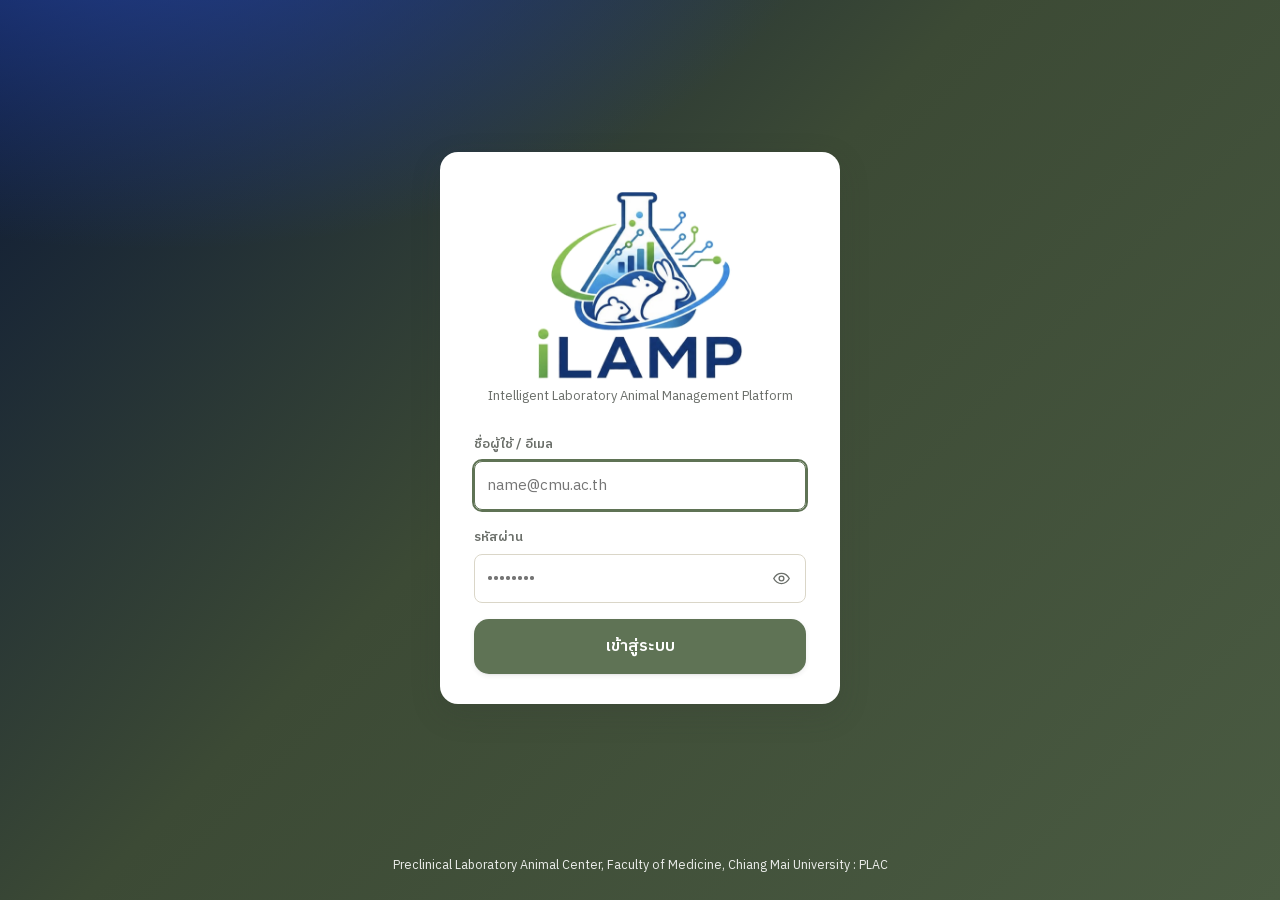
==== index.html @ 9316037c "The real logo, on the login screen and in every top-left corner Replaces the mouse emoji in the app " ====
<!DOCTYPE html>
<html lang="th">
<head>
  <meta charset="UTF-8">
  <!-- viewport-fit=cover เพื่อให้เต็มจอบนเครื่องที่มีติ่ง/มุมโค้งตอนหมุนแนวนอน
       ไม่ปิด user-scalable — ผู้ใช้ต้องซูมอ่านตัวเลขเล็กได้ -->
  <meta name="viewport" content="width=device-width, initial-scale=1.0, viewport-fit=cover">
  <title>iLAMP — Intelligent Laboratory Animal Management Platform</title>

  <!-- PWA: ติดตั้งลงหน้าจอโฮมแล้วเปิดเต็มจอ ไม่มีแถบเบราว์เซอร์
       ไม่ล็อกแนวการหมุน — ผู้ใช้ถือแบบไหนก็ได้ แต่แนวนอนจะเห็นผังกรงได้มากกว่า -->
  <link rel="manifest" href="manifest.webmanifest?v=192">
  <meta name="theme-color" content="#5F7355">
  <link rel="icon" href="icons/icon-192.png" sizes="192x192" type="image/png">
  <!-- iOS ไม่อ่านไอคอนจาก manifest -->
  <link rel="apple-touch-icon" href="icons/apple-touch-icon.png">
  <meta name="apple-mobile-web-app-capable" content="yes">
  <meta name="apple-mobile-web-app-status-bar-style" content="default">
  <meta name="apple-mobile-web-app-title" content="iLAMP">
  <!-- font is embedded (base64) — no external request, works offline -->
  <link rel="stylesheet" href="css/fonts.css?v=192">
  <link rel="stylesheet" href="css/styles.css?v=192">
</head>
<body>
  <div id="root"></div>
  <script src="js/data.js?v=192"></script>
  <script src="js/app.js?v=192"></script>
  <script>
    // ลงทะเบียน service worker — ต้องเป็น https หรือ localhost เท่านั้น
    // ล้มเหลวก็ไม่เป็นไร แอปทำงานได้ตามปกติ แค่ไม่มีโหมดออฟไลน์
    if ('serviceWorker' in navigator) {
      window.addEventListener('load', () => {
        navigator.serviceWorker.register('sw.js').catch(() => {});
      });
    }
  </script>
</body>
</html>
---- css/fonts.css ----
/* ============================================================
 * iLAMP — embedded webfont: IBM Plex Sans Thai
 *
 * Loopless Thai (ไม่มีหัว) with a matching Latin, so the Thai UI and the
 * English terms on the CMU forms sit on the same baseline and weight.
 *
 * Self-contained on purpose: the font is inlined as base64 so the app makes
 * NO request to Google Fonts and renders identically offline. Regenerate with
 * the scratchpad script if a weight is ever added — do not hand-edit the blobs.
 *
 * Weights: 400 / 500 / 600 / 700  (700 is the heaviest this family ships;
 * styles.css must not ask for 800/900 or the browser fakes a synthetic bold.)
 * Subsets: latin + thai only.
 * SIL Open Font License 1.1 — free to embed and redistribute.
 * ============================================================ */

/* thai 400 */
@font-face {
  font-family: "IBM Plex Sans Thai";
  font-style: normal;
  font-weight: 400;
  font-display: swap;
  src: url([data-uri]) format("woff2");
  unicode-range: U+02D7, U+0303, U+0331, U+0E01-0E5B, U+200C-200D, U+25CC;
}

/* latin 400 */
@font-face {
  font-family: "IBM Plex Sans Thai";
  font-style: normal;
  font-weight: 400;
  font-display: swap;
  src: url([data-uri]) format("woff2");
  unicode-range: U+0000-00FF, U+0131, U+0152-0153, U+02BB-02BC, U+02C6, U+02DA, U+02DC, U+0304, U+0308, U+0329, U+2000-206F, U+20AC, U+2122, U+2191, U+2193, U+2212, U+2215, U+FEFF, U+FFFD;
}

/* thai 500 */
@font-face {
  font-family: "IBM Plex Sans Thai";
  font-style: normal;
  font-weight: 500;
  font-display: swap;
  src: url([data-uri]) format("woff2");
  unicode-range: U+02D7, U+0303, U+0331, U+0E01-0E5B, U+200C-200D, U+25CC;
}

/* latin 500 */
@font-face {
  font-family: "IBM Plex Sans Thai";
  font-style: normal;
  font-weight: 500;
  font-display: swap;
  src: url([data-uri]) format("woff2");
  unicode-range: U+0000-00FF, U+0131, U+0152-0153, U+02BB-02BC, U+02C6, U+02DA, U+02DC, U+0304, U+0308, U+0329, U+2000-206F, U+20AC, U+2122, U+2191, U+2193, U+2212, U+2215, U+FEFF, U+FFFD;
}

/* thai 600 */
@font-face {
  font-family: "IBM Plex Sans Thai";
  font-style: normal;
  font-weight: 600;
  font-display: swap;
  src: url([data-uri]) format("woff2");
  unicode-range: U+02D7, U+0303, U+0331, U+0E01-0E5B, U+200C-200D, U+25CC;
}

/* latin 600 */
@font-face {
  font-family: "IBM Plex Sans Thai";
  font-style: normal;
  font-weight: 600;
  font-display: swap;
  src: url([data-uri]) format("woff2");
  unicode-range: U+0000-00FF, U+0131, U+0152-0153, U+02BB-02BC, U+02C6, U+02DA, U+02DC, U+0304, U+0308, U+0329, U+2000-206F, U+20AC, U+2122, U+2191, U+2193, U+2212, U+2215, U+FEFF, U+FFFD;
}

/* thai 700 */
@font-face {
  font-family: "IBM Plex Sans Thai";
  font-style: normal;
  font-weight: 700;
  font-display: swap;
  src: url([data-uri]) format("woff2");
  unicode-range: U+02D7, U+0303, U+0331, U+0E01-0E5B, U+200C-200D, U+25CC;
}

/* latin 700 */
@font-face {
  font-family: "IBM Plex Sans Thai";
  font-style: normal;
  font-weight: 700;
  font-display: swap;
  src: url([data-uri]) format("woff2");
  unicode-range: U+0000-00FF, U+0131, U+0152-0153, U+02BB-02BC, U+02C6, U+02DA, U+02DC, U+0304, U+0308, U+0329, U+2000-206F, U+20AC, U+2122, U+2191, U+2193, U+2212, U+2215, U+FEFF, U+FFFD;
}
---- css/styles.css ----
/* ============================================================
 * Mouse Lab Management System — Prototype v0.1  (styles)
 * ============================================================ */

:root {
  /* ---------- ชุดสี A — Sage & Sand (earth tone) ----------
     สัดส่วนที่ตั้งใจไว้ 65 : 27 : 8 = Warm Ivory : Sage Green : Terracotta
     ค่าที่ระบุใน palette ใช้ตรง ๆ ได้กับพื้นหลัง เส้นขอบ และตัวอักษร
     แต่สีที่ต้องแบกตัวหนังสือต้องเข้มขึ้น — ดูหมายเหตุคอนทราสต์ด้านล่าง */
  --bg: #F4F0E6;            /* Warm Ivory  — พื้นหลังหลัก (65%) */
  --surface: #FFFFFF;       /*             — พื้นการ์ด */
  --surface-2: #ECE7DA;     /* Soft Beige  — พื้นรอง หัวตาราง แถบสรุป */
  --border: #DAD6C8;        /* Light Taupe */
  --text: #343A34;          /* Dark Earth  — 11.9:1 บนพื้นหลัก */
  --text-muted: #6B6F6A;    /* Stone Gray  — 4.5:1 บนพื้นหลัก */

  /* Sage Green (27%) — สีแบรนด์
     #87997A ตาม palette ได้คอนทราสต์กับพื้นขาวแค่ 3.0:1 ซึ่งไม่พอทั้งกับตัวอักษร
     และกับตัวหนังสือขาวบนปุ่มพื้นทึบ · --primary ในระบบนี้ถูกใช้เป็นสีตัวอักษร 68 จุด
     และเป็นพื้น 23 จุด จึงต้องใช้เฉดเข้มขึ้นให้ผ่านทั้งสองทาง (4.9:1) */
  --primary: #5F7355;
  --primary-dark: #4A5B42;
  --primary-soft: #E7EBE1;

  /* สีบอกสถานะ — เฉดใน palette ออกแบบมาสำหรับป้ายและจุดสี ไม่ใช่ตัวอักษร 11–12px
     ที่ระบบนี้ใช้เยอะ จึงเก็บเฉดสีไว้แต่ลดความสว่างลงให้อ่านออก */
  --green: #4F7D51;         /* จาก Success   #6FA871 */
  --green-soft: #E4EDE2;
  --red: #A85A3E;           /* จาก Terracotta/Error #B9674C · #D46A4A — สีเน้น (8%) */
  --red-soft: #F6E5DE;
  --amber: #7D6416;         /* จาก Warning   #D9B44A */
  --amber-soft: #F7EFD6;
  --shadow: 0 1px 3px rgba(52, 58, 52, .08), 0 1px 2px rgba(52, 58, 52, .06);
  --shadow-lg: 0 10px 30px rgba(52, 58, 52, .18);
  --radius: 12px;
  --radius-sm: 8px;
  /* buttons: solid, borderless, softly rounded and slightly raised */
  --radius-btn: 13px;
  --shadow-btn: 0 1px 1px rgba(52, 58, 52, .04), 0 2px 5px rgba(52, 58, 52, .09);
  --shadow-btn-h: 0 2px 3px rgba(52, 58, 52, .06), 0 6px 14px rgba(52, 58, 52, .15);
  --shadow-btn-a: 0 1px 2px rgba(52, 58, 52, .10);
}

* { box-sizing: border-box; margin: 0; padding: 0; }

html, body {
  height: 100%;
  font-family: "IBM Plex Sans Thai", "Noto Sans Thai", -apple-system, "Segoe UI", sans-serif;
  color: var(--text);
  background: var(--bg);
  -webkit-font-smoothing: antialiased;
}

button { font-family: inherit; cursor: pointer; }
input, select { font-family: inherit; }
.hidden { display: none !important; }

/* ---------- generic buttons ----------
   House style: solid fill, NO border, soft rounded corners, slightly raised.
   Every button-like control in the app follows this (see .btn-face below). */
.btn {
  display: inline-flex; align-items: center; gap: 8px;
  padding: 10px 18px; border-radius: var(--radius-btn);
  border: 0; background: var(--surface);
  color: var(--text); font-size: 14px; font-weight: 600;
  box-shadow: var(--shadow-btn);
  transition: transform .15s, box-shadow .15s, background .15s, filter .15s;
}
.btn:hover { background: var(--surface); transform: translateY(-1px); box-shadow: var(--shadow-btn-h); }
.btn:active { transform: translateY(0); box-shadow: var(--shadow-btn-a); }
.btn-primary { background: var(--primary); color: #fff; }
.btn-primary:hover { background: var(--primary-dark); }
.btn-green { background: var(--green); color: #fff; }
.btn-green:hover { filter: brightness(1.05); }
.btn-danger { background: var(--red); color: #fff; }
.btn-danger:hover { filter: brightness(1.05); }
/* ghost = flat until touched, for low-emphasis top-bar actions */
.btn-ghost { background: transparent; box-shadow: none; }
.btn-ghost:hover { background: var(--surface); box-shadow: var(--shadow-btn); }
.btn-lg { padding: 14px 26px; font-size: 16px; border-radius: 15px; }
.btn-block { width: 100%; justify-content: center; }
.btn:disabled { opacity: .45; cursor: not-allowed; box-shadow: none; transform: none; }
.btn:disabled:hover { transform: none; box-shadow: none; }

/* ============================================================
 * LOGIN
 * ============================================================ */
#view-login {
  min-height: 100vh; min-height: 100dvh;
  display: flex; flex-direction: column;
  background:
    radial-gradient(1100px 620px at 12% -15%, #24429a 0%, transparent 62%),
    linear-gradient(135deg, #0b1836 0%, #3C4A35 45%, #4A5B42 100%);
}
.login-main { flex: 1; display: grid; place-items: center; width: 100%; padding: 32px 20px; }
.login-card {
  width: 100%; max-width: 400px; background: var(--surface);
  border-radius: 18px; padding: 40px 34px 30px; box-shadow: var(--shadow-lg);
  text-align: center;
}
/* h1 ของหน้าเข้าสู่ระบบคือตัวโลโก้ — คงหัวข้อระดับ 1 ไว้เพื่อโครงสร้างหน้า
   ส่วนคำว่า iLAMP อ่านได้จาก alt ของรูป */
.login-sys { margin: 0 0 2px; line-height: 0; }
.login-logo { width: min(210px, 62%); height: auto; }
.login-sysfull { font-size: 13px; color: var(--text-muted); margin: 6px 0 26px; line-height: 1.5; }
.login-card .field { text-align: left; }
.login-card .field input { min-height: 48px; }
.input-wrap { position: relative; display: block; }
.input-wrap input { padding-right: 52px; }
.pw-toggle {
  position: absolute; right: 3px; top: 50%; transform: translateY(-50%);
  width: 44px; height: 44px; display: grid; place-items: center;
  border: 0; background: transparent; color: var(--text-muted); border-radius: 10px;
  transition: background .15s, color .15s;
}
.pw-toggle svg { width: 19px; height: 19px; }
.pw-toggle:hover { background: var(--surface-2); color: var(--text); }
/* darker than --amber: 12px text needs 4.5:1 on white (#d97706 is only 3.2:1) */
.caps-hint { display: flex; gap: 6px; align-items: center; font-size: 12px; color: #b45309; margin-top: 7px; }
.caps-hint svg { flex: none; width: 15px; height: 15px; }
.login-error {
  display: flex; gap: 8px; align-items: center; font-size: 13px; line-height: 1.45;
  color: #b91c1c; background: var(--red-soft); border-radius: 10px;
  padding: 10px 12px; margin: 0 0 16px; text-align: left;   /* the card centres its text */
}
.login-error svg { flex: none; width: 17px; height: 17px; }
.field.invalid input { border-color: var(--red); }
.field.invalid input:focus { outline-color: var(--red); }
/* keyboard focus is always visible on this screen */
.login-card .btn:focus-visible,
.pw-toggle:focus-visible { outline: 2px solid var(--primary); outline-offset: 2px; }
.btn .spin {
  width: 15px; height: 15px; border-radius: 50%; flex: none;
  border: 2px solid rgba(255, 255, 255, .35); border-top-color: #fff;
  animation: spin .6s linear infinite;
}
@keyframes spin { to { transform: rotate(360deg); } }

.login-owner {
  color: rgba(255, 255, 255, .9); font-size: 12.5px; text-align: center;
  line-height: 1.6; padding: 0 20px 24px; max-width: 620px; margin: 0 auto;
}

@media (max-width: 480px) {
  .login-card { padding: 32px 22px 26px; }
}
/* One switch for the whole app: a user who asks the OS for reduced motion gets none.
   The only exception is the button spinner — it is the "the system is working"
   signal during a save, so it keeps turning (just slower). */
@media (prefers-reduced-motion: reduce) {
  *, *::before, *::after {
    animation-duration: .01ms !important;
    animation-iteration-count: 1 !important;
    transition-duration: .01ms !important;
    scroll-behavior: auto !important;
  }
  .btn .spin { animation-duration: 1.4s !important; animation-iteration-count: infinite !important; }
}
.field { margin-bottom: 16px; }
.field label { display: block; font-size: 13px; font-weight: 600; margin-bottom: 6px; color: var(--text-muted); }
.field input, .field select, .field textarea {
  width: 100%; padding: 11px 12px; border: 1px solid var(--border);
  border-radius: var(--radius-sm); font-size: 15px; background: var(--surface);
  font-family: inherit; resize: vertical;
}
.field input:focus, .field select:focus, .field textarea:focus { outline: 2px solid var(--primary); border-color: var(--primary); }

/* choice buttons (death dialog) */
.choice-row { display: flex; gap: 8px; flex-wrap: wrap; }
.choice {
  flex: 1; min-width: 120px; padding: 12px 14px; border: 1.5px solid var(--border);
  border-radius: var(--radius-sm); background: var(--surface); font-size: 14px; font-weight: 600;
  color: var(--text); text-align: center; transition: .12s;
}
.choice:hover { background: var(--surface-2); }
.choice.sel { border-color: var(--primary); background: var(--primary-soft); color: var(--primary-dark); }
.login-hint { font-size: 12px; color: var(--text-muted); text-align: center; margin-top: 18px; line-height: 1.6; }

/* ============================================================
 * APP SHELL / HEADER
 * ============================================================ */
#app-shell { min-height: 100%; display: flex; flex-direction: column; }
.appbar {
  display: flex; align-items: center; gap: 16px;
  padding: 0 22px; height: 60px; background: var(--surface);
  border-bottom: 1px solid var(--border); position: sticky; top: 0; z-index: 20;
}
.appbar .brand { display: flex; align-items: center; gap: 8px; font-weight: 700; font-size: 16px; white-space: nowrap; }
/* ความสูงคุมไว้ ปล่อยความกว้างตามสัดส่วนภาพ — โลโก้กว้างกว่าสูงราว 1.4 เท่า */
.appbar .brand-logo { height: 30px; width: auto; display: block; }
.appbar .brand-name { letter-spacing: -.01em; }
.appbar .spacer { flex: 1; }
/* top-level tabs: โครงการ / ครุภัณฑ์ (only those the position may see) */
.main-tabs { display: flex; align-items: center; gap: 6px; margin-left: 14px; }
.main-tab {
  padding: 12px 22px; border-radius: 9px; border: 0;
  background: transparent; color: var(--text-muted);
  font-size: 15.5px; font-weight: 700; white-space: nowrap; cursor: pointer;
  transition: transform .15s, box-shadow .15s, background .15s, color .15s;
}
.main-tab:hover { background: var(--surface); color: var(--text); box-shadow: var(--shadow-btn); transform: translateY(-1px); }
.main-tab.on { background: var(--primary); color: #fff; box-shadow: var(--shadow-btn); }
.main-tab.on:hover { background: var(--primary-dark); color: #fff; }
.main-tabs + .crumbs { padding-left: 12px; margin-left: 4px; border-left: 1px solid var(--border); }
.main-tabs:empty + .crumbs { padding-left: 0; margin-left: 0; border-left: 0; }

.crumbs { display: flex; align-items: center; gap: 8px; font-size: 14px; color: var(--text-muted); }
.crumbs a { color: var(--primary); text-decoration: none; cursor: pointer; font-weight: 600; }
.crumbs a:hover { text-decoration: underline; }
.crumbs .sep { opacity: .5; }

.role-badge {
  padding: 4px 10px; border-radius: 999px; font-size: 12px; font-weight: 700;
  background: var(--primary-soft); color: var(--primary-dark);
}

/* top-bar user menu */
.user-menu { position: relative; }
.user-btn {
  display: flex; align-items: center; gap: 8px; padding: 5px 12px 5px 5px;
  border: 0; border-radius: 999px; background: var(--surface); cursor: pointer;
  box-shadow: var(--shadow-btn); transition: transform .15s, box-shadow .15s;
}
.user-btn:hover { transform: translateY(-1px); box-shadow: var(--shadow-btn-h); }
.user-btn:active { transform: translateY(0); box-shadow: var(--shadow-btn-a); }
.avatar {
  width: 30px; height: 30px; border-radius: 50%; flex: none;
  display: grid; place-items: center; font-weight: 700; font-size: 14px;
  background: var(--primary); color: #fff; text-transform: uppercase;
}
.avatar.lg { width: 40px; height: 40px; font-size: 18px; }
.user-meta { display: flex; flex-direction: column; line-height: 1.2; text-align: left; }
.user-meta .u-name { font-size: 13px; font-weight: 700; color: var(--text); }
.user-meta .u-sys { font-size: 11px; color: var(--text-muted); }
.user-btn .caret { font-size: 11px; color: var(--text-muted); }
.user-dropdown {
  display: none; position: absolute; top: calc(100% + 8px); right: 0; z-index: 50;
  min-width: 240px; background: var(--surface); border: 1px solid var(--border);
  border-radius: var(--radius); box-shadow: var(--shadow-lg); padding: 6px; overflow: hidden;
}
.user-dropdown.open { display: block; }
.ud-head { display: flex; align-items: center; gap: 10px; padding: 12px; border-bottom: 1px solid var(--border); margin-bottom: 6px; }
.ud-head .u-name { font-size: 14px; font-weight: 700; }
.ud-head .u-sys { font-size: 12px; color: var(--text-muted); }
.ud-head .u-proj { font-size: 12px; color: var(--text-muted); margin-top: 2px; }
.ud-item {
  display: block; width: 100%; text-align: left; padding: 10px 12px; border: none; background: transparent;
  border-radius: var(--radius-sm); font-size: 14px; font-weight: 600; color: var(--text); cursor: pointer;
}
.ud-item:hover { background: var(--surface-2); }
.ud-item.danger { color: var(--red); }
.ud-item.danger:hover { background: var(--red-soft); }

/* floating demo identity switcher (bottom-right) */
.demo-fab { position: fixed; right: 18px; bottom: 18px; z-index: 45; display: flex; flex-direction: column; align-items: flex-end; gap: 10px; }
.demo-toggle {
  display: inline-flex; align-items: center; gap: 6px; padding: 10px 16px; border: none; cursor: pointer;
  border-radius: 999px; background: var(--text); color: #fff; font-size: 13px; font-weight: 700;
  box-shadow: var(--shadow-lg);
}
.demo-body {
  display: none; background: var(--surface); border: 1px solid var(--border); border-radius: var(--radius);
  box-shadow: var(--shadow-lg); padding: 14px; width: 260px;
}
.demo-fab.open .demo-body { display: block; }
.demo-fab.open .demo-toggle-txt { display: none; }
.demo-label { font-size: 12px; font-weight: 700; color: var(--text); margin-bottom: 8px; }
.demo-body select { width: 100%; padding: 9px 10px; border: 1px solid var(--border); border-radius: var(--radius-sm); font-size: 13px; font-weight: 600; }
.demo-hint { font-size: 11px; color: var(--text-muted); margin-top: 8px; line-height: 1.5; }

.page { padding: 24px; max-width: 1200px; margin: 0 auto; width: 100%; }
.page.wide { max-width: none; }
.page-head { display: flex; align-items: flex-end; justify-content: space-between; gap: 16px; margin-bottom: 20px; flex-wrap: wrap; }
.page-head h2 { font-size: 22px; display: flex; align-items: center; gap: 10px; }
.count-chip {
  font-size: 12px; font-weight: 600; color: var(--text-muted);
  background: var(--surface); border: 1px solid var(--border);
  border-radius: 999px; padding: 2px 10px;
}
.page-head .desc { color: var(--text-muted); font-size: 14px; margin-top: 4px; max-width: 640px; }
/* physical location line (ห้อง · แร็ค · ชั้น · กรง) — current status, not identity */
.desc.loc, .sub.loc { font-size: 13px; font-weight: 600; color: var(--primary); margin-top: 3px; }
.sub.loc { font-size: 12.5px; }


/* ============================================================
 * PROJECT LIST
 * ============================================================ */
/* Every tile is the SAME size: the eyebrow, title and description all have a fixed
   height, so the grid is a clean matrix regardless of name/description length.
   Details and actions live in the popup, so nothing can grow a card. */
.project-grid { display: grid; grid-template-columns: repeat(auto-fill, minmax(320px, 1fr)); gap: 16px; }
.project-card {
  background: var(--surface); border: 1px solid var(--border); border-radius: var(--radius);
  padding: 16px 18px 18px; box-shadow: var(--shadow); cursor: pointer; transition: .15s;
  display: flex; flex-direction: column; gap: 10px;
}
.project-card:hover { transform: translateY(-2px); box-shadow: var(--shadow-lg); border-color: #CFC9B8; }
/* closed = muted surface, NOT opacity — dimming the whole card drops the body text below AA */
.project-card.closed { background: var(--surface-2); }
.project-card.closed h3 { color: var(--text-muted); }
/* fixed heights (not min-): a long name or description is clamped, never taller.
   The title is one line — reserving two left a half-empty gap on every card; the
   full name is in the tooltip and in the popup. */
.project-card h3 {
  font-size: 17px; line-height: 1.35;
  white-space: nowrap; overflow: hidden; text-overflow: ellipsis;
}
.project-card .p-desc {
  font-size: 13px; color: var(--text-muted); line-height: 1.5; margin: -2px 0 0; height: 39px;
  display: -webkit-box; -webkit-line-clamp: 2; -webkit-box-orient: vertical; overflow: hidden;
}
/* one line, fixed height — wrapping this row was the one thing that could still make
   a card taller than its neighbours (a wider mouse/cage count pushed the role chip down) */
.project-meta {
  display: flex; align-items: center; gap: 11px; flex-wrap: nowrap; overflow: hidden;
  font-size: 12px; color: var(--text-muted);
  margin-top: auto; padding-top: 12px; border-top: 1px solid var(--border);
}
/* the icon is its own element so `gap` can space it — a literal space inside the
   text node renders far too tight next to Thai glyphs */
.pm-i { display: inline-flex; align-items: center; gap: 5px; white-space: nowrap; }
.pm-i i { font-style: normal; font-size: 13px; line-height: 1; }
.pill { padding: 3px 10px; border-radius: 999px; font-size: 12px; font-weight: 700; white-space: nowrap; }
.pill.active { background: var(--green-soft); color: var(--green); }
.pill.closed { background: #DAD6C8; color: var(--text-muted); }
.pill.waiting { background: #fef9c3; color: #a16207; }
.pill.aec { background: var(--primary-soft); color: var(--primary-dark); }
.pill.rejected { background: var(--red-soft); color: var(--red); }
.pill.built { background: var(--amber-soft); color: var(--amber); }

/* create pipeline: 3-step progress + request form pieces */
.create-flow { display: flex; align-items: center; gap: 8px; flex-wrap: wrap; margin-bottom: 20px; }
.cf-step { font-size: 13px; font-weight: 700; color: var(--text-muted); background: var(--surface); padding: 8px 15px; border-radius: 999px; box-shadow: var(--shadow-btn); white-space: nowrap; }
.cf-step.on { background: var(--primary); color: #fff; box-shadow: 0 2px 8px rgba(30, 58, 138, .28); }
.cf-step.done { background: var(--green-soft); color: var(--green); }
.cf-arrow { color: #CFC9B8; font-weight: 700; }
.req-star { color: var(--red); }
/* a quiet clarifier that rides along with a field label */
.lbl-hint { font-weight: 500; color: var(--text-muted); }
/* …or sits under the control it explains */
.field-hint { display: block; font-size: 11.5px; color: var(--text-muted); margin-top: 5px; line-height: 1.45; }
.req-recap {
  display: flex; align-items: center; gap: 8px; flex-wrap: wrap;
  background: var(--primary-soft); border: 1px solid #d5def6; border-radius: var(--radius);
  padding: 12px 16px; margin-bottom: 16px; font-size: 14px; color: var(--primary-dark);
}
.req-recap b { color: var(--primary-dark); }
/* running total under a repeatable list — reads as a status line, not body text */
.req-sum { font-size: 13px; color: var(--text-muted); margin-top: 10px; padding-left: 2px; }
.req-sum.ok { color: var(--green); }
.req-sum.warn { color: #b45309; font-weight: 600; }
.g-mice { width: 74px; padding: 9px 8px; border: 1px solid var(--border); border-radius: var(--radius-sm); font-size: 14px; text-align: center; }
.req-file { display: flex; align-items: center; gap: 12px; padding: 10px 0; border-bottom: 1px solid var(--border); }
.req-file:last-of-type { border-bottom: 0; }
.rf-info { display: flex; flex-direction: column; gap: 1px; flex: 1; }
.rf-slot { display: flex; align-items: center; gap: 8px; }
.rf-name { font-size: 13px; font-weight: 600; }
.rf-pick { cursor: pointer; }
.rf-thumb { width: 60px; height: 60px; object-fit: cover; border-radius: var(--radius-sm); box-shadow: var(--shadow-btn); flex: none; }
.req-file.has-thumb { align-items: center; }
/* diagram preview inside the review popup */
.pi-diagram { display: block; margin: 4px 0 2px; }
.pi-diagram img { max-width: 100%; max-height: 260px; border-radius: var(--radius); box-shadow: var(--shadow); display: block; }
.pi-diagram.empty { font-size: 13px; color: var(--text-muted); background: var(--surface-2); border-radius: var(--radius); padding: 20px; text-align: center; }
.req-person { display: flex; align-items: center; gap: 8px; margin-bottom: 8px; flex-wrap: wrap; }
.req-person select, .req-person input { padding: 9px 10px; border: 1px solid var(--border); border-radius: var(--radius-sm); font-size: 14px; }
.req-person .rp-user, .req-person .bs-user { flex: 1; min-width: 180px; }
.req-person .rp-name { flex: 1; min-width: 160px; }
.req-person.has-new { flex-direction: column; align-items: stretch; background: var(--surface-2); border-radius: var(--radius-sm); padding: 10px; }
.rp-row { display: flex; align-items: center; gap: 8px; flex-wrap: wrap; }
.rp-row .rp-user { flex: 1; min-width: 180px; }
.rp-new { margin-top: 8px; }
.rp-new-hd { font-size: 12px; color: var(--text-muted); margin-bottom: 6px; }
.rp-new-grid { display: grid; grid-template-columns: 1fr 1fr 1.4fr; gap: 8px; }
.rp-new-grid input { padding: 9px 10px; border: 1px solid var(--border); border-radius: var(--radius-sm); font-size: 14px; }
/* AV build — requested team + new-account password rows */
.bp-req { padding: 9px 2px; border-bottom: 1px solid var(--border); }
.bp-req:last-child { border-bottom: 0; }
.bp-req.new { display: flex; align-items: center; gap: 12px; flex-wrap: wrap; }
.bp-req-main { flex: 1; }
.bp-req-pw .bp-pw { padding: 9px 10px; border: 1px solid var(--amber); border-radius: var(--radius-sm); font-size: 14px; min-width: 200px; }
@media (max-width: 560px) { .rp-new-grid { grid-template-columns: 1fr; } }

/* approval states on the card */
.project-card.rejected { border-color: #fca5a5; background: #fef7f7; }
.project-card.rejected:hover { border-color: #f87171; }
.project-card.waiting { border-color: #fde68a; }

/* card eyebrow: status pill + my role, on their own row so the title gets the full width */
.pc-top { display: flex; align-items: center; gap: 8px; height: 24px; }
.pc-top .pill { min-width: 0; overflow: hidden; text-overflow: ellipsis; }
.pc-top .role-tag { margin-left: auto; flex: none; }
.card-open:hover h3 { color: var(--primary); }
/* text "+" instead of the ➕ emoji: emoji keep their own colour and vanish on a
   navy button, a glyph inherits the button's text colour */
.ico-plus { font-size: 17px; font-weight: 700; line-height: 1; margin-right: -2px; }

.btn-sm { padding: 6px 12px; font-size: 13px; border-radius: 10px; }
.btn.danger { color: var(--red); }
.btn.danger:hover { background: var(--red-soft); }

/* project-info modal */
.reject-banner { background: var(--red-soft); border: 1px solid #fca5a5; border-radius: 10px; padding: 11px 13px; font-size: 14px; color: #b91c1c; margin-bottom: 14px; }
.pi-name { font-size: 18px; margin: 0 0 4px; }
.pi-descread { color: var(--text-muted); font-size: 14px; margin: 0 0 8px; }
.pi-grid { display: grid; grid-template-columns: 1fr 1fr; gap: 8px 18px; font-size: 14px; margin: 10px 0 4px; }
.pi-k { color: var(--text-muted); font-weight: 600; margin-right: 6px; }
.pi-grp { display: flex; align-items: center; gap: 8px; font-size: 14px; padding: 3px 0; }
.pi-grp .sw { width: 12px; height: 12px; border-radius: 3px; flex: none; }
.pi-mem { font-size: 14px; padding: 3px 0; }
.pi-docs { display: flex; flex-direction: column; gap: 6px; }
.pi-doc { display: flex; justify-content: space-between; align-items: center; gap: 10px; font-size: 13.5px; padding: 7px 10px; border: 1px solid var(--border); border-radius: 8px; background: var(--surface-2); }

/* ============================================================
 * CREATE PROJECT
 * ============================================================ */
.btn-sm { padding: 5px 10px; font-size: 13px; }
.create-wrap { max-width: 980px; margin: 0 auto; display: flex; flex-direction: column; gap: 16px; }
.create-grid { display: grid; grid-template-columns: 1fr 1fr; gap: 16px; align-items: stretch; }
.create-col { display: flex; flex-direction: column; gap: 16px; }
.create-col > .form-card { flex: 1; }
@media (max-width: 800px) { .create-grid { grid-template-columns: 1fr; } }
.form-card { background: var(--surface); border: 1px solid var(--border); border-radius: var(--radius); padding: 20px 22px; box-shadow: var(--shadow); }
/* card title reads as a section header: full-width rule under it, actions on the right */
.form-card-title {
  display: flex; align-items: center; gap: 9px; font-size: 15px; font-weight: 700;
  margin: -2px 0 14px; padding-bottom: 12px; border-bottom: 1px solid var(--border);
}
.form-card-title .btn-sm { margin-top: -3px; margin-bottom: -3px; }
/* the note that follows a title gets a little air before the controls start */
.form-card-title + .empty-note { margin-bottom: 14px; line-height: 1.55; }
.two-col { display: grid; grid-template-columns: 1fr 1fr; gap: 14px; }
.preview-label { display: block; font-size: 13px; font-weight: 600; color: var(--text-muted); margin: 6px 0 8px; }

/* group rows */
.group-item { border: 1px solid var(--border); border-radius: var(--radius-sm); padding: 10px 12px; margin-bottom: 8px; background: var(--surface-2); transition: border-color .15s, background .15s; }
.group-item:hover { border-color: #CFC9B8; background: var(--surface); }
.group-row { display: flex; align-items: center; gap: 10px; }
.group-row .g-color { width: 38px; height: 38px; padding: 2px; border: 1px solid var(--border); border-radius: var(--radius-sm); background: var(--surface); cursor: pointer; flex: none; }
.group-row .g-name { flex: 1; min-width: 0; padding: 9px 11px; border: 1px solid var(--border); border-radius: var(--radius-sm); font-size: 14px; font-family: inherit; background: var(--surface); }
.group-row .g-mice { width: 96px; flex: none; text-align: center; padding: 9px 8px; border: 1px solid var(--border); border-radius: var(--radius-sm); font-size: 14px; font-weight: 600; font-family: inherit; background: var(--surface); }
.group-row .g-name:focus, .group-row .g-mice:focus { outline: 2px solid var(--primary); border-color: var(--primary); }
.group-row .g-ctrl { display: inline-flex; align-items: center; gap: 5px; font-size: 13px; font-weight: 600; color: var(--text-muted); white-space: nowrap; cursor: pointer; }
.group-row .g-del:disabled { opacity: .3; cursor: not-allowed; }

.cpv-total { text-align: right; font-size: 13px; font-weight: 700; color: var(--text-muted); margin-top: 8px; }

/* ---- protocol header: two-column field grid + sub-headings inside one card ---- */
.fgrid { display: grid; grid-template-columns: 1fr 1fr; gap: 2px 18px; }
.fgrid .span2 { grid-column: 1 / -1; }
/* ชื่อโครงการ keeps the width it needs; Lot No rides along beside it */
.fgrid .name-lot { display: grid; grid-template-columns: 3fr 1fr; gap: 0 18px; }
@media (max-width: 640px) {
  .fgrid { grid-template-columns: 1fr; }
  .fgrid .name-lot { grid-template-columns: 1fr; }
}
/* sub-heading inside a card — a labelled rule, so one long card still reads as sections */
.fc-sub {
  display: flex; align-items: center; gap: 8px;
  font-size: 12px; font-weight: 700; color: var(--text-muted);
  letter-spacing: .04em; text-transform: uppercase;
  margin: 20px 0 10px; padding-top: 16px; border-top: 1px solid var(--border);
}
.fc-sub .btn-sm { margin: -4px 0; text-transform: none; letter-spacing: 0; }
.form-card > textarea {
  width: 100%; padding: 10px 12px; border: 1px solid var(--border); border-radius: var(--radius-sm);
  font-size: 14px; font-family: inherit; line-height: 1.55; background: var(--surface); resize: vertical;
}
.form-card > textarea:focus { outline: 2px solid var(--primary); border-color: var(--primary); }
.fc-layer {
  font-size: 11px; font-weight: 700; color: var(--primary-dark);
  background: var(--primary-soft); border-radius: 999px; padding: 2px 9px;
}
.range-row { display: flex; align-items: center; gap: 8px; }
.range-row input { width: 100px; padding: 11px 12px; border: 1px solid var(--border); border-radius: var(--radius-sm); font-size: 15px; font-family: inherit; }
.range-row input:focus { outline: 2px solid var(--primary); border-color: var(--primary); }
.range-row .rr-dash { color: var(--text-muted); font-weight: 700; }
.range-row .rr-unit { font-size: 13px; color: var(--text-muted); }

/* Sex = a count per sex; a sex left blank simply isn't used in the study */
.sexcount-row { display: flex; gap: 12px; flex-wrap: wrap; }
.sc-item {
  flex: 1; min-width: 190px; display: flex; align-items: center; gap: 10px;
  padding: 8px 12px 8px 14px; border: 1px solid var(--border); border-radius: var(--radius-sm);
  background: var(--surface-2);
}
.sc-item label { flex: 1; font-size: 13px; font-weight: 600; margin: 0; white-space: nowrap; }
.sc-item.m { border-color: #bfdbfe; background: #f5f9ff; }
.sc-item.f { border-color: #fbcfe8; background: #fdf6fa; }
.sc-item.m label { color: #4A5B42; }
.sc-item.f label { color: #be185d; }
.sc-item input {
  width: 92px; flex: none; text-align: center; padding: 9px 8px;
  border: 1px solid var(--border); border-radius: var(--radius-sm);
  font-size: 16px; font-weight: 700; font-family: inherit; background: var(--surface);
}
.sc-item input:focus { outline: 2px solid var(--primary); border-color: var(--primary); }

/* Total No of Animals — a readout, never typed into */
.total-readout {
  display: flex; align-items: baseline; gap: 12px;
  padding: 12px 16px; border-radius: var(--radius-sm);
  background: var(--surface-2); border: 1px dashed var(--border);
  font-size: 15px; color: var(--text-muted);
}
.total-readout.ok { background: var(--green-soft); border-style: solid; border-color: #bbf7d0; }
.total-readout b { font-size: 24px; font-weight: 700; color: var(--green); line-height: 1; }
.total-readout .tr-break { font-size: 13px; color: #15803d; }
.total-readout .tr-empty { font-size: 13px; font-style: italic; }

/* Lot rows: เลขล็อต · วันที่ · จำนวน */
.pi-descread.warn { background: var(--amber-soft); color: #7c4a03; border-radius: 8px; padding: 10px 12px; }

/* ---- แผนการใช้สัตว์ทดลอง: dated activity rows (date chip · detail · delete) ---- */
.plan-item {
  display: flex; align-items: flex-start; gap: 10px; margin-bottom: 8px;
  padding: 8px 10px; border: 1px solid var(--border); border-radius: var(--radius-sm);
  background: var(--surface-2); transition: border-color .15s, background .15s;
}
.plan-item:hover { border-color: #CFC9B8; background: var(--surface); }
/* the chip opens the app's own Thai calendar (see .thcal) — the value it holds is ISO */
.date-chip {
  width: 100%; min-height: 44px; text-align: left;
  display: flex; align-items: center; gap: 8px;
  padding: 10px 12px; border: 1px solid var(--border); border-radius: var(--radius-sm);
  background: var(--surface-2); cursor: pointer; font-family: inherit;
  transition: border-color .15s, background .15s;
}
.date-chip:hover { background: var(--surface); border-color: #CFC9B8; }
.date-chip:focus-visible { border-color: var(--primary); outline: 2px solid var(--primary); outline-offset: 1px; }
.date-chip .pd-ico { font-size: 14px; line-height: 1; flex: none; }
.date-chip .pd-text { font-size: 14px; font-weight: 600; color: var(--text); white-space: nowrap; overflow: hidden; text-overflow: ellipsis; }
.date-chip .pd-text.empty { font-weight: 500; color: var(--text-muted); }
.plan-item .date-chip { flex: none; width: 190px; }
.plan-item .plan-detail {
  flex: 1; min-width: 0; padding: 10px 12px; border: 1px solid var(--border);
  border-radius: var(--radius-sm); font-size: 14px; background: var(--surface);
  font-family: inherit; line-height: 1.5; resize: vertical;
}
.plan-item .plan-detail:focus { outline: 2px solid var(--primary); border-color: var(--primary); }
.plan-item .plan-del { flex: none; margin-top: 4px; }
.plan-item .date-chip { background: var(--surface); }
@media (max-width: 640px) {
  .plan-item { flex-wrap: wrap; }
  .plan-date { width: auto; flex: 1; }
  .plan-item .plan-detail { flex: 1 0 100%; order: 3; }
}

/* ---- Thai calendar popover (App.openThaiCalendar) ----
   Fixed-position, appended to <body> so no parent's overflow can clip it. */
.thcal {
  position: fixed; z-index: 90; width: 268px; padding: 10px;
  background: var(--surface); border-radius: 14px; box-shadow: var(--shadow-lg);
  border: 1px solid var(--border); font-size: 13px;
}
.thc-head { display: flex; align-items: center; gap: 4px; margin-bottom: 8px; }
.thc-nav {
  width: 32px; height: 32px; flex: none; border: 0; background: transparent; border-radius: 9px;
  font-size: 19px; line-height: 1; color: var(--text-muted); cursor: pointer;
}
.thc-nav:hover { background: var(--surface-2); color: var(--text); }
.thc-title {
  flex: 1; border: 0; background: transparent; border-radius: 9px; padding: 6px 8px;
  font-family: inherit; font-size: 14px; font-weight: 700; color: var(--text); cursor: pointer;
}
.thc-title:hover { background: var(--surface-2); }
.thc-dow { display: grid; grid-template-columns: repeat(7, 1fr); gap: 2px; margin-bottom: 2px; }
.thc-dow span { text-align: center; font-size: 11px; font-weight: 700; color: var(--text-muted); padding: 4px 0; }
.thc-grid { display: grid; grid-template-columns: repeat(7, 1fr); gap: 2px; }
.thc-d {
  height: 32px; border: 0; background: transparent; border-radius: 9px;
  font-family: inherit; font-size: 13px; color: var(--text); cursor: pointer;
}
.thc-d:hover { background: var(--primary-soft); }
.thc-d.today { font-weight: 700; color: var(--primary); box-shadow: inset 0 0 0 1px var(--primary); }
.thc-d.sel { background: var(--primary); color: #fff; font-weight: 700; box-shadow: none; }
.thc-d.empty { pointer-events: none; }
.thc-months { display: grid; grid-template-columns: repeat(3, 1fr); gap: 4px; }
.thc-m {
  padding: 10px 4px; border: 0; background: var(--surface-2); border-radius: 9px;
  font-family: inherit; font-size: 12.5px; color: var(--text); cursor: pointer;
}
.thc-m:hover { background: var(--primary-soft); }
.thc-m.sel { background: var(--primary); color: #fff; font-weight: 700; }
.thc-foot { display: flex; gap: 6px; margin-top: 8px; padding-top: 8px; border-top: 1px solid var(--border); }
.thc-link {
  border: 0; background: transparent; border-radius: 8px; padding: 6px 10px;
  font-family: inherit; font-size: 12.5px; font-weight: 600; color: var(--primary); cursor: pointer;
}
.thc-link:hover { background: var(--primary-soft); }
.thc-link.danger { margin-left: auto; color: var(--red); }
.thc-link.danger:hover { background: var(--red-soft); }
.thcal button:focus-visible { outline: 2px solid var(--primary); outline-offset: -2px; }

/* read-only plan in the project popup */
.pi-plan { list-style: none; margin: 4px 0 0; padding: 0; }
.pi-plan li {
  display: flex; gap: 12px; align-items: baseline;
  padding: 8px 0; border-bottom: 1px solid var(--border); font-size: 13px;
}
.pi-plan li:last-child { border-bottom: 0; }
.pi-plan .pp-date { flex: none; width: 148px; font-weight: 600; color: var(--primary-dark); }
.pi-plan .pp-detail { flex: 1; color: var(--text); line-height: 1.5; }
@media (max-width: 560px) {
  .pi-plan li { flex-direction: column; gap: 2px; }
  .pi-plan .pp-date { width: auto; }
}

/* cage / mice editor */
.choice .sw, .cage-grp-choice .sw { width: 12px; height: 12px; border-radius: 3px; display: inline-block; margin-right: 6px; vertical-align: middle; }

/* sex selector (blue male / pink female) — faint by default, strong when selected */
.sex-row { display: flex; gap: 10px; }
.sex-btn {
  flex: 1; padding: 12px; font-size: 24px; font-weight: 700;
  border: 0; border-radius: var(--radius-btn); box-shadow: var(--shadow-btn);
  transition: transform .12s, box-shadow .12s, background .12s, color .12s;
}
.sex-btn:hover { transform: translateY(-1px); box-shadow: var(--shadow-btn-h); }
.sex-btn:active { transform: translateY(0); box-shadow: var(--shadow-btn-a); }
.sex-btn.male { background: #eff6ff; color: #B6C4AC; }
.sex-btn.female { background: #fdf2f8; color: #f0abcc; }
.sex-btn.male.sel { background: #5F7355; color: #fff; }
.sex-btn.female.sel { background: #db2777; color: #fff; }

/* number cards for mice count — 3 columns × 2 rows */
.count-cards { display: grid; grid-template-columns: repeat(3, 1fr); gap: 10px; }
.count-card {
  height: 68px; font-size: 28px; font-weight: 700;
  border: 0; border-radius: var(--radius-btn); background: var(--surface); color: var(--text);
  box-shadow: var(--shadow-btn);
  transition: transform .12s, box-shadow .12s, background .12s, color .12s;
}
.count-card:hover { background: var(--primary-soft); transform: translateY(-1px); box-shadow: var(--shadow-btn-h); }
.count-card:active { transform: translateY(0) scale(.97); box-shadow: var(--shadow-btn-a); }
.count-card.sel { background: var(--primary-soft); color: var(--primary-dark); }
.count-card:disabled { opacity: .35; cursor: not-allowed; box-shadow: none; }
.count-card:disabled:hover { background: var(--surface); transform: none; box-shadow: none; }

/* sticky footer bar: the submit button stays reachable on this very long form */
.create-actions {
  display: flex; align-items: center; justify-content: flex-end; gap: 10px;
  position: sticky; bottom: 0; z-index: 10; margin-top: 4px;
  padding: 14px 18px; border-radius: var(--radius);
  background: rgba(255, 255, 255, .92); backdrop-filter: blur(6px);
  border: 1px solid var(--border); box-shadow: var(--shadow-lg);
}

/* ============================================================
 * DASHBOARD (shelves + cages)
 * ============================================================ */
.mode-bar {
  display: flex; align-items: center; gap: 12px; flex-wrap: wrap;
  background: var(--surface); border: 1px solid var(--border);
  border-radius: var(--radius); padding: 12px 16px; margin-bottom: 18px; box-shadow: var(--shadow);
}
.legend { display: flex; align-items: center; gap: 16px; font-size: 13px; color: var(--text-muted); flex-wrap: wrap; }
.legend span { display: inline-flex; align-items: center; gap: 6px; }
.legend .legend-sep { width: 1px; height: 16px; background: var(--border); }
.legend-footer {
  justify-content: center; margin-top: 20px; padding: 12px 16px;
  background: var(--surface); border: 1px solid var(--border);
  border-radius: var(--radius); box-shadow: var(--shadow);
}
.dot { width: 11px; height: 11px; border-radius: 50%; display: inline-block; }
.dot.normal { background: #CFC9B8; }
.dot.care { background: var(--amber); }
.dot.flag { background: #f97316; }
.dot.danger { background: var(--red); }
.dot.good { background: var(--green); }
.dot.warn { background: var(--amber); }
.dot.bad { background: var(--red); }

.weighing-banner {
  display: flex; align-items: center; gap: 12px;
  background: var(--amber-soft); border: 1px solid #fcd34d; color: #92400e;
  border-radius: var(--radius); padding: 12px 16px; margin-bottom: 18px; font-weight: 600;
}
.weighing-banner .spacer { flex: 1; }
/* first-weighing / intake mode (Sci นำหนูเข้ากรง) */
.weighing-banner.intake { background: var(--green-soft); border-color: #86efac; color: #166534; }
.cage.intake-target { border-style: dashed; border-width: 2px; border-left-width: 4px; }
.cage.intake-filled { opacity: .5; pointer-events: none; }
.cage-grp .ungrouped { font-weight: 600; color: var(--text-muted); font-style: italic; }
.cage-diet { font-size: 11px; font-weight: 700; color: var(--dc, var(--text-muted)); margin: -4px 0 6px; }
.intake-note { font-size: 13px; background: var(--surface-2); border-radius: var(--radius-sm); padding: 9px 12px; margin-bottom: 14px; color: var(--text-muted); line-height: 1.6; }
.nc-val small { font-size: 14px; font-weight: 600; margin-left: 2px; }
/* bottom row of the intake pad — 3 keys (C 0 ⌫) or 4 when a decimal is allowed */
.kp-row { display: flex; gap: 10px; margin-top: 10px; }
.kp-row .kp-key { flex: 1; }

.edit-banner {
  display: flex; align-items: center; gap: 12px; flex-wrap: wrap;
  background: var(--primary-soft); border: 1px solid #c3cfe8; color: var(--primary);
  border-radius: var(--radius); padding: 12px 16px; margin-bottom: 18px; font-weight: 600;
}
.edit-banner .spacer { flex: 1; }
/* จัดการกรง — three separate jobs: assign diet · assign treatment · move cage */
.edit-banner.col { flex-direction: column; align-items: stretch; gap: 10px; }
.eb-top { display: flex; align-items: center; gap: 12px; }
.eb-modes { display: flex; gap: 8px; flex-wrap: wrap; }
.eb-mode { background: var(--surface); color: var(--text); }
.eb-mode.on { background: var(--primary); color: #fff; }
.eb-panel { display: flex; align-items: center; gap: 10px; flex-wrap: wrap; border-top: 1px solid #c3cfe8; padding-top: 10px; }
.ebp-label { font-size: 13px; font-weight: 600; color: var(--primary-dark); }
.asg-chips { display: flex; gap: 8px; flex-wrap: wrap; }
.asg-chip { display: inline-flex; align-items: center; gap: 6px; padding: 7px 12px; border: 1.5px solid var(--border); border-radius: 999px; background: var(--surface); font: inherit; font-size: 13px; font-weight: 600; color: var(--text); cursor: pointer; }
.asg-chip:hover { border-color: var(--ac, var(--primary)); }
.asg-chip.on { border-color: var(--ac, var(--primary)); background: var(--surface); box-shadow: 0 0 0 3px color-mix(in srgb, var(--ac, #4A5B42) 22%, transparent); }
.asg-chip .sw { width: 11px; height: 11px; border-radius: 3px; display: inline-block; }
.asg-cap { font-size: 11px; color: var(--text-muted); font-weight: 700; }
.asg-chip.clear { color: var(--text-muted); }
.asg-chip.clear.on { border-color: var(--red); box-shadow: 0 0 0 3px var(--red-soft); }
.move-here { margin-left: 10px; }
.cage.move-picked { outline: 3px solid var(--primary); outline-offset: 2px; }

.cage.empty.editable { cursor: pointer; opacity: .8; border-color: var(--primary); color: var(--primary); }
.cage.empty.editable:hover { background: var(--primary-soft); opacity: 1; }
.cage.empty.editable .empty-mark { font-weight: 700; color: var(--primary); }

.shelf { margin-bottom: 26px; }
.shelf-label {
  display: flex; align-items: center; gap: 8px;
  font-size: 13px; font-weight: 700; letter-spacing: .04em; text-transform: uppercase;
  color: var(--text-muted); margin-bottom: 10px;
}
.shelf-label::after { content: ""; flex: 1; height: 1px; background: var(--border); }
.cage-row { display: grid; grid-template-columns: repeat(var(--cols, 6), minmax(0, 1fr)); gap: 12px; }
/* A shelf may hold up to MAX_CAGES_PER_ROW (8) cages and must still read as ONE row.
   From 7 columns up the card switches to a compact scale — tighter padding, smaller
   type, no per-mouse average — so eight cages fit a laptop screen without wrapping. */
.cage-row[style*="--cols:7"], .cage-row[style*="--cols:8"] { gap: 8px; }
.cage-row[style*="--cols:7"] .cage, .cage-row[style*="--cols:8"] .cage { padding: 9px 9px; border-left-width: 4px; }
.cage-row[style*="--cols:7"] .cage-code, .cage-row[style*="--cols:8"] .cage-code { font-size: 13.5px; }
.cage-row[style*="--cols:7"] .cage-grp, .cage-row[style*="--cols:8"] .cage-grp { font-size: 10px; }
.cage-row[style*="--cols:7"] .cage-diet, .cage-row[style*="--cols:8"] .cage-diet { font-size: 10px; margin: -3px 0 5px; }
.cage-row[style*="--cols:7"] .cage-top, .cage-row[style*="--cols:8"] .cage-top { margin-bottom: 6px; }
.cage-row[style*="--cols:7"] .cage-main, .cage-row[style*="--cols:8"] .cage-main { gap: 5px; }
.cage-row[style*="--cols:7"] .cage-supply, .cage-row[style*="--cols:8"] .cage-supply { padding-left: 5px; font-size: 9.5px; }
.cage-row[style*="--cols:7"] .cage-supply .s-avg, .cage-row[style*="--cols:8"] .cage-supply .s-avg { display: none; }
.cage-row[style*="--cols:7"] .cage-mice .mrow, .cage-row[style*="--cols:8"] .cage-mice .mrow { grid-template-columns: calc(10px + var(--marks, 0) * 15px) minmax(0, 1fr) 29px; gap: 3px; font-size: 11.5px; }

/* fall back to fewer columns only when the screen genuinely cannot hold them */
@media (max-width: 1240px) { .cage-row { grid-template-columns: repeat(4, minmax(0, 1fr)) !important; } }
/* แต่ถ้าถือแนวนอน ให้คง 6 กรงต่อแถวไว้ — จุดประสงค์ของแนวนอนคือเห็นทั้งชั้นในจอเดียว
   ที่ iPad 1024px ได้กรงละ ~160px ซึ่งกว้างกว่ามือถือแนวนอนที่ 6 กรงอ่านออกอยู่แล้ว */
@media (orientation: landscape) and (min-width: 741px) and (max-width: 1240px) {
  .cage-row { grid-template-columns: repeat(6, minmax(0, 1fr)) !important; }
}
@media (max-width: 980px)  { .cage-row { grid-template-columns: repeat(3, minmax(0, 1fr)) !important; } }
@media (max-width: 760px)  { .cage-row { grid-template-columns: repeat(2, minmax(0, 1fr)) !important; } }

/* ── RACK: a project can span several racks; each starts below the last ── */
.rack { margin-bottom: 8px; }
/* the heavy rule is what separates one physical rack from the next */
.rack.next { margin-top: 10px; padding-top: 26px; border-top: 5px solid var(--primary); }
.rack-head { display: flex; align-items: center; gap: 12px; margin-bottom: 16px; }
.rack-badge {
  font-size: 14px; font-weight: 700; color: #fff; background: var(--primary);
  border-radius: 999px; padding: 5px 16px; white-space: nowrap;
}
.rack-meta { font-size: 12.5px; color: var(--text-muted); font-weight: 600; }
.rack-head::after { content: ""; flex: 1; height: 1px; background: var(--border); }

.cage {
  background: var(--surface); border: 1px solid var(--border); border-left: 5px solid #CFC9B8;
  border-radius: var(--radius-sm); padding: 12px 13px; box-shadow: var(--shadow);
  cursor: pointer; transition: .12s; position: relative;
  display: flex; flex-direction: column;
}
.cage:hover { transform: translateY(-2px); box-shadow: var(--shadow-lg); }
.cage.normal { border-left-color: #CFC9B8; }
.cage.care { border-left-color: var(--amber); background: #fffdf5; }
.cage.flag { border-left-color: #f97316; background: #fff7ed; }
.cage.danger { border-left-color: var(--red); background: #fef6f6; }
.cage.done { border-left-color: var(--green); background: #f5fef9; }
.cage.empty { opacity: .4; cursor: default; border-style: dashed; border-left-color: #CFC9B8; align-items: center; justify-content: center; }
.cage.empty:hover { transform: none; box-shadow: var(--shadow); }
.cage.empty .empty-mark { color: var(--text-muted); font-size: 13px; }
.cage.selectable:hover { outline: 2px solid var(--primary); }

.cage-top { display: flex; align-items: center; justify-content: space-between; margin-bottom: 8px; }
.cage-code { font-weight: 700; font-size: 15px; }
.cage-grp { font-weight: 600; font-size: 11px; color: var(--text-muted); }
.cage-body { font-size: 12px; color: var(--text-muted); line-height: 1.7; }
.cage-body .big { font-size: 18px; font-weight: 700; color: var(--text); }
.cage-body .unit { font-size: 11px; font-weight: 600; color: var(--text-muted); }
.chg { font-weight: 700; }
.chg.up, .chg.good { color: var(--green); }
.chg.down, .chg.bad { color: var(--red); }
.chg.warn { color: var(--amber); }
.chg.none { color: var(--text-muted); }
/* main body: mouse list on the left, water/food stacked on the right */
.cage-main { display: flex; gap: 7px; align-items: stretch; }
.cage-supply {
  display: flex; flex-direction: column; justify-content: center; gap: 7px;
  padding-left: 7px; border-left: 1px dashed var(--border); font-size: 10.5px; flex: none;
}
.cage-supply .s { display: flex; flex-direction: column; gap: 1px; color: var(--text-muted); white-space: nowrap; font-variant-numeric: tabular-nums; }
.cage-supply .s-main { display: flex; align-items: center; gap: 3px; font-weight: 700; white-space: nowrap; }
.cage-supply .s-ic { display: inline-block; width: 13px; text-align: center; flex: none; }
.cage-supply .s-avg { color: #A8A79C; font-weight: 500; font-size: 9px; padding-left: 16px; white-space: nowrap; }

/* per-mouse weight list on cage card — reserve height for the tallest cage.
   Fixed-width numeric columns (weight, delta) so every row aligns and never wraps. */
.cage-mice { flex: 1; min-width: 0; display: flex; flex-direction: column; gap: 2px; min-height: calc(var(--maxmice, 1) * 23px); }
/* --marks = the most badges any one mouse in this cage carries (0…3: + ! ❄).
   The id column grows by exactly one badge-width each, so every row in the cage
   keeps the same column start — the weight numbers stay in one line. */
.cage-mice .mrow {
  position: relative;
  display: grid;
  grid-template-columns: calc(11px + var(--marks, 0) * 15px) minmax(0, 1fr) 33px;
  align-items: baseline; gap: 4px;
  font-variant-numeric: tabular-nums; line-height: 1.5; white-space: nowrap;
}
/* the id cell holds the number + (optional) badges, side by side */
.cage-mice .mid { display: flex; align-items: center; gap: 2px; align-self: center; font-size: 11px; color: var(--text-muted); font-weight: 700; }
.cage-mice .mw { font-size: 12.5px; font-weight: 700; color: var(--text); text-align: right; white-space: nowrap; overflow: hidden; }
.cage-mice .mw .unit { font-size: 9px; font-weight: 600; color: var(--text-muted); margin-left: 1px; }
.cage-mice .chg { font-size: 11px; font-weight: 700; text-align: right; white-space: nowrap; }
.cage-mice .mrow.dead {
  color: var(--text-muted);
  background: linear-gradient(to bottom, transparent calc(50% - 1px), var(--red) calc(50% - 1px), var(--red) calc(50% + 1px), transparent calc(50% + 1px));
}
.cage-mice .mrow.dead .mw { color: var(--red); font-weight: 700; }
.cage-mice .mrow.stop { color: #A8A79C; }
.cage-mice .mrow.stop .mid, .cage-mice .mrow.stop .mw { font-weight: 500; color: #A8A79C; }
.cage-mice .row-tag { color: var(--text-muted); font-size: 10px; }
.cage-mice .mrow.dead .row-tag { color: var(--red); }
.treat-mark {
  display: inline-flex; align-items: center; justify-content: center;
  width: 13px; height: 13px; cursor: help; vertical-align: middle; flex: none;
  background: var(--red); color: #fff; border-radius: 3px;
  font-size: 12px; font-weight: 700; line-height: 1;
}
/* past treatment, case closed/healed — same shape, light green */
.treat-mark.healed { background: var(--green-soft); color: var(--green); }
/* abnormal flag — orange "!" awaiting VET review */
.flag-mark {
  display: inline-flex; align-items: center; justify-content: center;
  width: 13px; height: 13px; cursor: help; vertical-align: middle; flex: none;
  background: #f97316; color: #fff; border-radius: 3px;
  font-size: 12px; font-weight: 700; line-height: 1;
}
/* ============================================================
 * CAGE CARE ROUND (ACT) — ตรวจ Animals · Feed · Water · Cage
 * ============================================================ */
.weighing-banner.care { background: linear-gradient(90deg, #ecfeff, #f0fdfa); border-color: #99f6e4; }
.care-ico { font-size: 34px; text-align: center; margin: 6px 0 2px; }
.care-th { font-size: 14px; font-weight: 600; color: var(--text-muted); }
/* breadcrumb of the four checkpoints, so ACT always knows where in the cage they are */
.care-crumbs { display: flex; flex-wrap: wrap; gap: 6px; justify-content: center; margin: 10px 0 4px; }
.cc-crumb {
  font-size: 11px; font-weight: 600; color: var(--text-muted);
  background: var(--surface-2); border-radius: 999px; padding: 3px 9px;
}
.cc-crumb.done { color: var(--green); background: var(--green-soft); }
.cc-crumb.now { color: #fff; background: var(--primary); }
.cc-crumb b { color: var(--red); }
.cc-crumb.done b { color: var(--red); }

.care-choice { display: flex; gap: 10px; margin: 16px 0 4px; }
.care-choice.col { flex-direction: column; }
.care-btn {
  flex: 1 1 0; min-width: 0; display: flex; flex-direction: column; gap: 3px;
  padding: 14px 12px; border: 2px solid var(--border); border-radius: var(--radius);
  background: var(--surface); font-family: inherit; cursor: pointer; text-align: left;
  transition: border-color .12s, background .12s;
}
.care-btn b { font-size: 15px; color: var(--text); }
.care-btn span { font-size: 11.5px; color: var(--text-muted); line-height: 1.35; }
.care-btn:hover { border-color: var(--primary); }
.care-btn.on { border-color: var(--primary); background: var(--primary-soft); }
.care-btn.ok:hover, .care-btn.ok.on { border-color: var(--green); background: var(--green-soft); }
.care-btn.ok.on b { color: var(--green); }
.care-btn.bad:hover, .care-btn.bad.on { border-color: var(--red); background: #fef2f2; }
.care-btn.bad.on b { color: var(--red); }

/* Animals · Abnormal — pick the animal, then hand it to the vet forms */
.ca-list { display: flex; flex-direction: column; gap: 7px; margin: 14px 0 6px; }
.ca-row {
  display: flex; align-items: center; gap: 8px; flex-wrap: wrap;
  padding: 9px 11px; border: 1px solid var(--border); border-radius: 10px; background: var(--surface);
}
.ca-row.acted { border-color: var(--green); background: var(--green-soft); }
.ca-id { flex: 1 1 auto; min-width: 0; font-size: 12.5px; }
.ca-id b { display: inline-flex; align-items: center; justify-content: center; width: 19px; height: 19px;
  border-radius: 5px; background: var(--surface-2); font-size: 11px; margin-right: 5px; }
.ca-acts { display: flex; gap: 6px; flex: none; }
.ca-state { font-size: 10.5px; font-weight: 700; border-radius: 999px; padding: 1px 7px; margin-left: 6px; }
.ca-state.dead { color: var(--red); background: #fef2f2; }
.ca-state.flag { color: #c2410c; background: #fff7ed; }
.ca-state.care { color: #a16207; background: #fefce8; }
.ca-done { font-size: 12px; font-weight: 600; color: var(--green); text-align: center; margin-top: 4px; }
.ca-hint { font-size: 12px; color: var(--text-muted); text-align: center; margin-top: 4px; }

.care-review .rv-bad .v.bad { color: var(--red); font-weight: 700; }
.care-review .v.ok { color: var(--green); font-weight: 700; }
.care-review .rv-sub {
  flex-basis: 100%; font-size: 11.5px; color: var(--text-muted);
  padding: 3px 0 0 2px; line-height: 1.4;
}

/* latest inspection, shown in the cage popup */
.care-last { margin-top: 14px; padding-top: 12px; border-top: 1px solid var(--border); }
.cl-head { font-size: 12.5px; font-weight: 700; margin-bottom: 7px; }
.cl-chips { display: flex; flex-wrap: wrap; gap: 6px; }
.care-chip {
  font-size: 11px; font-weight: 600; border-radius: 999px; padding: 3px 9px;
  color: var(--green); background: var(--green-soft);
}
.care-chip.bad { color: var(--red); background: #fef2f2; }

/* ============================================================
 * CAGE-CARD PICKER — เลือกกรงที่จะพิมพ์ใบติดหน้ากรง
 * ============================================================ */
.cs-bar { display: flex; align-items: center; gap: 8px; margin-bottom: 14px; }
.cs-shelf { margin-bottom: 16px; }
.cs-head { display: flex; align-items: center; gap: 8px; font-size: 13px; margin-bottom: 7px; }
.cs-rack { font-size: 11px; font-weight: 700; color: var(--primary); background: var(--primary-soft); border-radius: 999px; padding: 2px 8px; }
.cs-grid { display: grid; grid-template-columns: repeat(auto-fill, minmax(118px, 1fr)); gap: 7px; }
.cs-cage {
  display: flex; flex-direction: column; gap: 1px; text-align: left; cursor: pointer;
  padding: 8px 10px; border: 1.5px solid var(--border); border-radius: 10px;
  background: var(--surface); font-family: inherit; color: var(--text-muted);
  font-size: 11px; line-height: 1.3; transition: border-color .12s, background .12s;
}
.cs-cage b { font-size: 13px; color: var(--text); }
.cs-cage .cs-n { font-size: 10px; }
.cs-cage:hover { border-color: var(--primary); }
.cs-cage.on { border-color: var(--primary); background: var(--primary-soft); }
.cs-cage.on b { color: var(--primary); }

/* frozen carcass — ice-blue snowflake, still waiting for จัดการซาก.
   Solid background on purpose: it sits on a struck-through (dead) row and the
   red line must not run across the mark. */
.frozen-mark {
  display: inline-flex; align-items: center; justify-content: center;
  width: 13px; height: 13px; cursor: help; vertical-align: middle; flex: none;
  background: #e0f2fe; color: #0284c7; border: 1px solid #7dd3fc; border-radius: 3px;
  font-size: 10px; font-weight: 700; line-height: 1;
}

/* ============================================================
 * MODAL / POPUP
 * ============================================================ */
.overlay {
  position: fixed; inset: 0; background: rgba(15,23,42,.5);
  display: flex; align-items: center; justify-content: center; padding: 24px; z-index: 40;
}
.modal {
  background: var(--surface); border-radius: 16px; box-shadow: var(--shadow-lg);
  width: 100%; max-width: 720px; max-height: 88vh; overflow: hidden;
  display: flex; flex-direction: column; animation: pop .16s ease;
}
.modal.wide { max-width: 860px; }
.modal.compact { max-width: 440px; }
.modal.compact .modal-head { padding: 14px 20px; }
.modal.compact .modal-body { padding: 14px 20px; }
@keyframes pop { from { transform: scale(.96); opacity: 0; } to { transform: scale(1); opacity: 1; } }
.modal-head { display: flex; align-items: flex-start; gap: 12px; padding: 20px 22px; border-bottom: 1px solid var(--border); }
.modal-head h3 { font-size: 18px; }
.modal-head .sub { font-size: 13px; color: var(--text-muted); margin-top: 3px; }
.modal-head .spacer { flex: 1; }
.icon-btn { border: none; background: transparent; font-size: 22px; line-height: 1; color: var(--text-muted); padding: 4px 9px; border-radius: 11px; transition: background .15s, box-shadow .15s, color .15s; }
.icon-btn:hover { background: var(--surface); color: var(--text); box-shadow: var(--shadow-btn); }
.modal-body { padding: 20px 22px; overflow: auto; }
.modal-foot { padding: 16px 22px; border-top: 1px solid var(--border); display: flex; gap: 10px; justify-content: flex-end; background: var(--surface-2); }
/* the project popup can carry up to five actions — let them wrap instead of squashing */
.modal-foot.wrap { flex-wrap: wrap; }
.modal-foot.wrap .spacer { flex: 1 1 0; min-width: 0; }

.supply-summary { display: flex; gap: 12px; margin-bottom: 18px; flex-wrap: wrap; }
.supply-box { flex: 1; min-width: 120px; background: var(--surface-2); border: 1px solid var(--border); border-radius: var(--radius-sm); padding: 12px; }
.supply-box .l { font-size: 12px; color: var(--text-muted); }
.supply-box .v { font-size: 20px; font-weight: 700; margin-top: 2px; }
.supply-box.low .v { color: var(--red); }

/* data table */
table.data { width: 100%; border-collapse: collapse; font-size: 14px; }
table.data th, table.data td { padding: 10px 12px; text-align: left; border-bottom: 1px solid var(--border); }
table.data th { font-size: 12px; text-transform: uppercase; letter-spacing: .03em; color: var(--text-muted); background: var(--surface-2); }
table.data tbody tr { cursor: pointer; }
table.data tbody tr:hover { background: var(--primary-soft); }
table.data td.num { font-variant-numeric: tabular-nums; font-weight: 600; }
/* dead row: long horizontal red line straight across the whole row */
table.data tr.row-dead td {
  color: var(--text-muted);
  background: linear-gradient(to bottom, transparent calc(50% - 1px), var(--red) calc(50% - 1px), var(--red) calc(50% + 1px), transparent calc(50% + 1px));
}
/* stopped row: light gray, slightly thinner text */
table.data tr.row-stop { background: #F7F4EC; color: #A8A79C; }
table.data tr.row-stop td b { font-weight: 500; color: #A8A79C; }
table.data td.actions-cell { white-space: nowrap; }
table.data td.actions-cell:hover { background: transparent; }

/* per-mouse status badges + mini action buttons */
.m-badge { display: inline-block; margin-left: 6px; padding: 1px 7px; border-radius: 999px; font-size: 11px; font-weight: 700; }
.m-badge.dead { background: var(--red-soft); color: var(--red); }
.m-badge.stop { background: #DAD6C8; color: #6B6F6A; font-weight: 600; }
.m-badge.humane { background: var(--red-soft); color: var(--red); }
.m-badge.flag { background: #ffedd5; color: #c2410c; }

/* banners in the mouse detail view */
.order-banner {
  background: var(--red-soft); border: 1px solid #fca5a5; border-left: 4px solid var(--red);
  color: #991b1b; border-radius: var(--radius-sm); padding: 12px 14px; font-size: 14px;
}
.order-banner .order-reason { margin-top: 4px; font-weight: 600; }
.order-banner .order-meta { margin-top: 4px; font-size: 12px; color: #b91c1c; }
.care-banner {
  background: var(--amber-soft); border: 1px solid #fcd34d; border-left: 4px solid var(--amber);
  color: #92400e; border-radius: var(--radius-sm); padding: 10px 14px; font-size: 13px; font-weight: 600;
}
.flag-banner {
  background: #fff7ed; border: 1px solid #fdba74; border-left: 4px solid #f97316;
  color: #9a3412; border-radius: var(--radius-sm); padding: 11px 14px; font-size: 14px;
}
.flag-banner .order-meta { margin-top: 4px; font-size: 12px; color: #c2410c; font-weight: 500; }
/* dashboard banner for non-operational projects (waiting / rejected) */
.proj-status-banner { border-radius: var(--radius-sm); padding: 11px 14px; font-size: 13.5px; margin-bottom: 14px; line-height: 1.5; }
.proj-status-banner.wait { background: #fef9c3; border: 1px solid #fde68a; color: #92600b; }
.proj-status-banner.rej { background: var(--red-soft); border: 1px solid #fca5a5; color: #b91c1c; }
.mini-btn {
  padding: 5px 10px; margin-right: 4px; font-size: 12px; font-weight: 700;
  border: 0; border-radius: 9px; background: var(--surface); color: var(--text);
  box-shadow: var(--shadow-btn);
  transition: transform .15s, box-shadow .15s, background .15s;
}
.mini-btn:hover { transform: translateY(-1px); box-shadow: var(--shadow-btn-h); }
.mini-btn:active { transform: translateY(0); box-shadow: var(--shadow-btn-a); }
.mini-btn.stop-btn { color: var(--amber); }
.mini-btn.stop-btn:hover { background: var(--amber-soft); }
.mini-btn.active { background: var(--amber-soft); color: var(--amber); }
.mini-btn.danger { color: var(--red); }
.mini-btn.danger:hover { background: var(--red-soft); }
.mini-btn:disabled { opacity: .45; cursor: not-allowed; box-shadow: none; transform: none; }

/* kebab "…" menu for row actions */
.kebab-wrap { position: relative; display: inline-block; }
.mini-btn.kebab { font-size: 16px; line-height: 1; padding: 4px 10px; letter-spacing: 1px; }
.kebab-menu {
  display: none; position: absolute; top: calc(100% + 4px); right: 0; z-index: 10;
  min-width: 180px; background: var(--surface); border: 1px solid var(--border);
  border-radius: var(--radius-sm); box-shadow: var(--shadow-lg); padding: 4px; text-align: left;
}
.kebab-menu.open { display: block; }
.menu-item {
  display: block; width: 100%; text-align: left; padding: 9px 11px; border: none; background: transparent;
  border-radius: 6px; font-size: 13px; font-weight: 600; color: var(--text);
}
.menu-item:hover { background: var(--surface-2); }
.menu-item.stop { color: var(--amber); }
.menu-item.death { color: var(--red); }
.menu-item.flag { color: #c2410c; }
.menu-item.flag-wait { color: #c2410c; font-weight: 700; opacity: .8; cursor: default; }
.mono { font-variant-numeric: tabular-nums; }

/* ============================================================
 * WEIGHING WIZARD
 * ============================================================ */
.wizard-steps { display: flex; gap: 6px; margin-bottom: 10px; flex-wrap: wrap; }
.wstep { flex: 1; min-width: 60px; height: 6px; border-radius: 999px; background: var(--border); }
.wstep.active { background: var(--primary); }
.wstep.done { background: var(--green); }

.weigh-icon {
  font-size: 40px; line-height: 1; text-align: center; margin: 0 0 4px;
  filter: drop-shadow(0 2px 4px rgba(15,23,42,.12));
}
.wizard-title { font-size: 16px; font-weight: 700; margin-bottom: 2px; text-align: center; }
.wizard-hint { font-size: 12px; color: var(--text-muted); margin-bottom: 10px; text-align: center; }
.big-input {
  width: 100%; font-size: 40px; font-weight: 700; text-align: center;
  padding: 14px 12px; border: 2px solid var(--border); border-radius: var(--radius);
  font-variant-numeric: tabular-nums; letter-spacing: -.01em;
}
.big-input:focus { outline: none; border-color: var(--primary); background: var(--primary-soft); }
.input-unit { text-align: center; color: var(--text-muted); font-size: 12px; margin-top: 4px; }
.mouse-progress { font-size: 12px; color: var(--primary-dark); font-weight: 700; text-align: center; margin-bottom: 6px; }

/* on-screen number pad */
.numpad { display: grid; grid-template-columns: repeat(3, 1fr); gap: 6px; margin-top: 10px; }
.numkey {
  padding: 10px 0; font-size: 19px; font-weight: 700; color: var(--text);
  background: var(--surface); border: 1px solid var(--border); border-radius: var(--radius-sm);
  transition: .1s; font-variant-numeric: tabular-nums;
}
.numkey:hover { background: var(--surface-2); }
.numkey:active { transform: scale(.96); background: var(--primary-soft); border-color: var(--primary); }
.numkey.fn { color: var(--red); }

.wizard-prev { text-align: center; font-size: 12px; color: var(--text-muted); margin-top: 8px; }
.wizard-nav { display: flex; gap: 10px; margin-top: 12px; }
.wizard-nav .btn { flex: 1; justify-content: center; }

.review-list { list-style: none; }
.review-list li { display: flex; justify-content: space-between; padding: 9px 2px; border-bottom: 1px dashed var(--border); font-size: 14px; }
.review-list li .k { color: var(--text-muted); }
.review-list li .v { font-weight: 700; font-variant-numeric: tabular-nums; }

/* ============================================================
 * MOUSE DETAIL + CHART
 * ============================================================ */
.detail-grid { display: grid; grid-template-columns: 1fr; gap: 18px; }
.stat-row { display: flex; gap: 12px; flex-wrap: wrap; }
.stat { flex: 1; min-width: 110px; background: var(--surface-2); border: 1px solid var(--border); border-radius: var(--radius-sm); padding: 12px 14px; }
.stat .l { font-size: 12px; color: var(--text-muted); }
.stat .v { font-size: 22px; font-weight: 700; margin-top: 2px; font-variant-numeric: tabular-nums; }
.chart-wrap { background: var(--surface); border: 1px solid var(--border); border-radius: var(--radius-sm); padding: 14px; }
.chart-wrap h4 { font-size: 13px; color: var(--text-muted); margin-bottom: 8px; }
svg.chart { width: 100%; height: auto; display: block; }
svg.chart .pt { cursor: pointer; transition: r .08s; }
svg.chart .pt:hover { r: 5; stroke: #fff; stroke-width: 1.5; }
.chart-tip {
  display: none; position: fixed; z-index: 80; pointer-events: none;
  background: #343A34; color: #fff; padding: 7px 10px; border-radius: 8px;
  font-size: 12px; line-height: 1.5; box-shadow: 0 6px 18px rgba(2,6,23,.28); max-width: 260px;
}
.chart-tip span { display: block; color: #CFC9B8; font-variant-numeric: tabular-nums; }
.chart-tip b { color: #fff; }

.section-title { font-size: 14px; font-weight: 700; margin: 6px 0 10px; }
.treat-item { border: 1px solid var(--border); border-left: 4px solid var(--primary); border-radius: var(--radius-sm); padding: 12px 14px; margin-bottom: 10px; background: var(--surface-2); }
.treat-item .t-top { display: flex; justify-content: space-between; font-size: 12px; color: var(--text-muted); margin-bottom: 4px; }
.treat-item .t-dx { font-weight: 700; font-size: 14px; }
.treat-item .t-rx { font-size: 13px; color: var(--text); margin-top: 3px; }
.empty-note { color: var(--text-muted); font-size: 13px; font-style: italic; padding: 8px 0; }

/* ============================================================
 * LAB FORMS — Sick Case Report + Necropsy Record
 * ============================================================ */
.form-row3 { display: grid; grid-template-columns: 1fr 1fr 1fr; gap: 12px; }

/* checkbox grids (clinical signs · supportive action) */
.sign-groups { display: grid; grid-template-columns: 1fr 1fr; gap: 10px 18px; margin-bottom: 12px; }
.chk-group { }
.chk-g-label { font-size: 12px; font-weight: 700; color: var(--text-muted); margin-bottom: 5px; }
.chk-list { display: flex; flex-wrap: wrap; gap: 6px 14px; }
.chk { display: inline-flex; align-items: center; gap: 6px; font-size: 13px; cursor: pointer; user-select: none; }
.chk input { width: 15px; height: 15px; accent-color: var(--primary); cursor: pointer; }

/* chips shown in the mouse-detail treatment history */
.chip-row { display: flex; flex-wrap: wrap; gap: 5px; margin-top: 6px; }
.chip { font-size: 11px; padding: 2px 8px; border-radius: 999px; font-weight: 600; }
.chip.sign { background: var(--red-soft); color: var(--red); }
.chip.support { background: var(--primary-soft); color: var(--primary-dark); }
.treat-item .t-reco { font-size: 12px; font-weight: 700; color: var(--primary-dark); margin-top: 6px; }

.death-banner { background: var(--surface-2); border: 1px solid var(--border); border-left: 4px solid var(--text-muted);
  border-radius: var(--radius-sm); padding: 10px 12px; font-size: 13px; }
.death-banner .order-meta { color: var(--text-muted); font-size: 12px; margin-top: 3px; }

/* necropsy form */
.nec-legend { font-size: 12px; color: var(--text-muted); margin: 2px 0 10px; }
.nec-sys { margin-bottom: 12px; }
.nec-sys-label { font-size: 13px; font-weight: 700; color: var(--text); margin: 8px 0 6px; }
.nec-row { display: grid; grid-template-columns: minmax(120px, 1.4fr) auto 2fr; gap: 8px; align-items: center; margin-bottom: 6px; }
.nec-organ { font-size: 13px; }
.nseg-row { display: inline-flex; border: 1px solid var(--border); border-radius: 8px; overflow: hidden; }
.nseg { border: none; background: var(--surface); padding: 5px 10px; font-size: 12px; cursor: pointer; border-left: 1px solid var(--border); }
.nseg:first-child { border-left: none; }
.nseg.sel { background: var(--primary); color: #fff; }
.nec-note { font-size: 13px; padding: 6px 8px; }

/* necropsy read-only render */
.nec-meta { font-size: 12px; color: var(--text-muted); margin-bottom: 8px; }
.nec-table td { vertical-align: top; }
.nec-v { font-size: 12px; font-weight: 700; white-space: nowrap; }
.nec-v.n { color: var(--green); }
.nec-v.a { color: var(--text-muted); }
.nec-v.x { color: var(--red); }
.nec-abnormal, .nec-av { font-size: 13px; margin-top: 8px; line-height: 1.5; }

@media (max-width: 640px) {
  .form-row3 { grid-template-columns: 1fr; }
  .sign-groups { grid-template-columns: 1fr; }
  .nec-row { grid-template-columns: 1fr; gap: 4px; }
}

/* project documents (attach PDFs) */
.doc-add { display: flex; gap: 8px; align-items: center; flex-wrap: wrap; margin-bottom: 6px; }
.doc-add select, .doc-add input[type="file"] { font-size: 13px; }
.doc-add input[type="file"] { flex: 1; min-width: 160px; }
.doc-list { display: flex; flex-direction: column; gap: 8px; }
.doc-row { display: flex; align-items: center; gap: 10px; border: 1px solid var(--border); border-radius: var(--radius-sm); padding: 9px 12px; background: var(--surface-2); }
.doc-ico { font-size: 20px; flex: none; }
.doc-main { flex: 1; min-width: 0; }
.doc-name { font-weight: 700; font-size: 14px; word-break: break-all; }
.doc-sample { font-size: 10px; font-weight: 600; color: var(--text-muted); background: var(--border); border-radius: 999px; padding: 1px 7px; margin-left: 4px; }
.doc-meta { font-size: 12px; color: var(--text-muted); margin-top: 2px; }

/* summary reports (death report · sick follow-up) */
.rep-table th { white-space: nowrap; }
.dr-row { cursor: pointer; }
.dr-row:hover { background: var(--primary-soft); }

.st-badge { font-size: 11px; font-weight: 700; padding: 2px 9px; border-radius: 999px; margin-left: 6px; }
.st-badge.care { background: #fef9c3; color: #a16207; }
.st-badge.well { background: var(--green-soft); color: var(--green); }
.st-badge.dead { background: var(--red-soft); color: var(--red); }

.fu-card { border: 1px solid var(--border); border-radius: var(--radius-sm); margin-bottom: 12px; overflow: hidden; }
.fu-head { display: flex; align-items: center; gap: 6px; padding: 10px 14px; background: var(--surface-2);
  border-bottom: 1px solid var(--border); font-size: 14px; cursor: pointer; }
.fu-head:hover { background: var(--primary-soft); }
.fu-count { margin-left: auto; font-size: 12px; color: var(--text-muted); font-weight: 600; }
.fu-log { padding: 6px 14px 10px; }
.fu-entry { padding: 10px 0; border-bottom: 1px dashed var(--border); }
.fu-entry:last-child { border-bottom: none; }
.fu-date { font-size: 12px; color: var(--text-muted); }
.fu-vet { float: right; }
.fu-dx { font-weight: 700; font-size: 14px; margin-top: 3px; }
.fu-rx { font-size: 13px; margin-top: 4px; }
.fu-reco { font-size: 12px; font-weight: 700; color: var(--primary-dark); margin-top: 5px; }
.fu-note { font-size: 12px; color: var(--text-muted); margin-top: 4px; }

/* ============================================================
 * REPORTS
 * ============================================================ */
/* --- report page: fit everything in one screen, chart scales to fill --- */
.report-page {
  height: calc(100dvh - 60px);           /* viewport minus the sticky appbar */
  padding: 12px 24px 16px; gap: 10px;
  display: flex; flex-direction: column; overflow: hidden;
}
.report-page .page-head { margin: 0; flex: none; align-items: center; }
.report-page .page-head h2 { font-size: 20px; margin: 0; }
.ph-actions { display: flex; gap: 8px; }

/* chart style editor (colour per group · line style per data type) */
.ls-sec-title { font-size: 13px; font-weight: 700; color: var(--text); margin: 4px 0 6px; }
.ls-sec-title ~ .ls-sec-title { margin-top: 20px; }
.ls-hint { font-size: 12px; color: var(--text-muted); margin-bottom: 12px; line-height: 1.5; }
.ls-list { display: flex; flex-direction: column; gap: 10px; }
.ls-row { display: flex; align-items: center; gap: 12px; }
.ls-name { flex: 1; display: inline-flex; align-items: center; gap: 8px; font-weight: 600; font-size: 14px; }
.ls-name .sw { width: 12px; height: 12px; border-radius: 3px; flex: none; }
.ls-prev { width: 64px; height: 14px; flex: none; }
.ls-color { width: 44px; height: 30px; padding: 0; border: 1px solid var(--border); border-radius: 8px; background: none; cursor: pointer; flex: none; }
.ls-dash { padding: 6px 8px; border: 1px solid var(--border); border-radius: 8px; font-size: 13px; background: var(--surface); flex: none; }

.report-controls {
  background: var(--surface); border: 1px solid var(--border); border-radius: var(--radius);
  padding: 12px 14px; box-shadow: var(--shadow); flex: none;
  display: grid; grid-template-columns: auto 1fr auto; gap: 10px 18px; align-items: start;
}
.ctrl-group { display: flex; flex-direction: column; gap: 6px; min-width: 0; }
.ctrl-group + .ctrl-group { border-left: 1px solid var(--border); padding-left: 18px; }
.ctrl-label { font-size: 12px; font-weight: 700; color: var(--text-muted); white-space: nowrap; }
.check-row { display: flex; flex-wrap: wrap; gap: 6px; }
.check {
  display: inline-flex; align-items: center; gap: 5px; cursor: pointer; user-select: none;
  padding: 5px 10px; border: 1px solid var(--border); border-radius: 999px;
  font-size: 12.5px; font-weight: 600; color: var(--text); background: var(--surface);
}
.check:hover { border-color: var(--primary); }
.check input { margin: 0; width: 13px; height: 13px; cursor: pointer; accent-color: var(--primary); flex: none; }
.check.on { border-color: var(--primary); background: var(--primary-soft); color: var(--primary); }
.check .ic { font-size: 14px; line-height: 1; }
.check .sw { width: 11px; height: 11px; border-radius: 3px; display: inline-block; flex: none; }
/* many groups → shrink group pills (hide input, lean on colour + short label) */
.report-controls.dense .ctrl-group:nth-child(2) .check { padding: 4px 8px; font-size: 11.5px; gap: 4px; }
.report-controls.dense .ctrl-group:nth-child(2) .check input { display: none; }
.report-canvas { background: var(--surface); border: 1px solid var(--border); border-radius: var(--radius); padding: 20px; box-shadow: var(--shadow); }
.chart-legend { display: flex; gap: 16px; flex-wrap: wrap; margin-top: 12px; font-size: 13px; }
.chart-legend span { display: inline-flex; align-items: center; gap: 6px; }
.chart-legend i { width: 14px; height: 3px; border-radius: 2px; display: inline-block; }

/* report page: canvas fills leftover height, chart + legend scale inside it */
.report-page .report-canvas {
  flex: 1 1 auto; min-height: 0; padding: 12px 16px;
  display: flex; flex-direction: column; gap: 6px;
}
.report-page .report-canvas svg.chart { flex: 1 1 auto; min-height: 0; width: 100%; height: 100%; }
.report-page .chart-legend {
  flex: none; margin-top: 0; gap: 10px 14px; font-size: 12px;
  max-height: 25%; overflow: auto;
}

/* audit log */
.audit-table th, .audit-table td { font-size: 13px; }
.audit-table tbody tr { cursor: default; }
.audit-table tbody tr:hover { background: var(--surface-2); }
.role-tag { display: inline-block; padding: 1px 7px; border-radius: 999px; font-size: 11px; font-weight: 700; background: var(--primary-soft); color: var(--primary-dark); margin-right: 4px; }
.audit-act { display: inline-block; padding: 2px 9px; border-radius: 999px; font-size: 12px; font-weight: 700; white-space: nowrap; }
.audit-act.blue { background: var(--primary-soft); color: var(--primary-dark); }
.audit-act.green { background: var(--green-soft); color: var(--green); }
.audit-act.red { background: var(--red-soft); color: var(--red); }
.audit-act.amber { background: var(--amber-soft); color: var(--amber); }
.audit-act.gray { background: #DAD6C8; color: #6B6F6A; }

/* role & permission */
.perm-matrix th, .perm-matrix td { text-align: center; font-size: 13px; }
.perm-matrix td:first-child, .perm-matrix th:first-child { text-align: left; }
.perm-matrix .pm-yes { color: var(--green); font-weight: 700; }
.perm-matrix .pm-no { color: #CFC9B8; }
.perm-matrix tbody tr:hover, .data tbody tr:hover { background: var(--surface-2); }

/* member manager */
.role-chips { display: flex; gap: 6px; flex-wrap: wrap; }
.role-chip {
  padding: 5px 11px; border-radius: 999px; font-size: 12px; font-weight: 700;
  border: 0; background: var(--surface); color: var(--text-muted);
  box-shadow: var(--shadow-btn); transition: transform .12s, box-shadow .12s, background .12s, color .12s;
}
.role-chip:hover { transform: translateY(-1px); box-shadow: var(--shadow-btn-h); }
.role-chip:active { transform: translateY(0); box-shadow: var(--shadow-btn-a); }
.role-chip.on { background: var(--primary); color: #fff; }
.add-member { display: flex; gap: 8px; align-items: center; margin-top: 14px; flex-wrap: wrap; }
.add-member select { padding: 8px 10px; border: 1px solid var(--border); border-radius: var(--radius-sm); font-size: 14px; }

/* system-position picker */
.pos-grid { display: grid; grid-template-columns: repeat(4, 1fr); gap: 8px; }
.role-sys {
  flex: 1; padding: 11px; font-size: 15px; font-weight: 700;
  border: 0; border-radius: var(--radius-btn); background: var(--surface); color: var(--text-muted);
  box-shadow: var(--shadow-btn); transition: transform .12s, box-shadow .12s, background .12s, color .12s;
}
.role-sys:hover { transform: translateY(-1px); box-shadow: var(--shadow-btn-h); }
.role-sys:active { transform: translateY(0); box-shadow: var(--shadow-btn-a); }
.pos-grid .role-sys { padding: 9px 4px; font-size: 13px; }
.role-sys.sel { background: var(--primary); color: #fff; }
.role-sys[data-r="ADMIN"].sel { background: var(--red); color: #fff; }
.role-sys:disabled { opacity: .4; cursor: not-allowed; box-shadow: none; transform: none; }
.role-sys:disabled:hover { transform: none; box-shadow: none; }

/* placeholder for modules reserved for the next phase */
.module-soon { text-align: center; padding: 56px 24px; }
.module-soon .ms-ico { font-size: 46px; line-height: 1; margin-bottom: 14px; opacity: .55; }
.module-soon h3 { font-size: 18px; margin-bottom: 6px; }
.module-soon p { color: var(--text-muted); font-size: 14px; margin-bottom: 20px; }

/* toast */
.toast {
  position: fixed; bottom: 24px; left: 50%; transform: translateX(-50%);
  background: var(--text); color: #fff; padding: 12px 20px; border-radius: 999px;
  font-size: 14px; font-weight: 600; box-shadow: var(--shadow-lg); z-index: 60;
  display: flex; align-items: center; gap: 8px; animation: toastin .2s ease;
}
@keyframes toastin { from { transform: translate(-50%, 12px); opacity: 0; } to { transform: translate(-50%, 0); opacity: 1; } }

/* ---- tablet (incl. iPad landscape) : keep the physical shelf grid, tidy the header ---- */
@media (max-width: 1180px) {
  .appbar { gap: 10px; padding: 0 14px; }
  .appbar .btn { padding: 8px 11px; font-size: 13px; }
  /* ป้ายสั้น ๆ ไม่ควรตัดบรรทัด — บนแท็บเล็ตแนวนอนมันตัดเป็น 3 ชั้นจนล้นแถบ 60px */
  .appbar .btn, .main-tab { white-space: nowrap; }
  /* breadcrumb โดนบีบจนเหลือ "NAF" ซึ่งอ่านไม่ได้ความ — ซ่อนไปเลย
     แท็บที่ติดไฟบอกอยู่แล้วว่าอยู่ส่วนไหน และหัวข้อหน้าบอกชื่อโครงการเต็ม ๆ */
  .appbar .crumbs { display: none; }
  /* พอทุกป้ายไม่ตัดบรรทัด แถบก็กว้างเกินจอ 90px — ชิปผู้ใช้กินไป 180px
     เหลือแค่รูปวงกลม (ชื่อเต็มอยู่ในเมนูที่กดลงมา) แล้วทุกอย่างพอดีจอ */
  .user-btn .user-meta { display: none; }
  .user-btn { padding: 4px; }
  .role-switch select { max-width: 190px; }
  .mode-bar, .weighing-banner, .edit-banner { gap: 8px; }
}
/* only drop the on-card water/food column on genuinely tight cards (small
   iPad landscape / portrait, <=1100px). iPad landscape (1180/1194) keeps it. */
@media (max-width: 1100px) {
  .cage-supply { display: none; }
  .cage-main { gap: 0; }
  .cage-mice .mw { font-size: 13px; }
}
/* iPad landscape band: keep water/food but shrink everything so weights never clip */
@media (min-width: 1101px) and (max-width: 1440px) {
  .cage-main { gap: 5px; }
  .cage-supply { padding-left: 5px; font-size: 9px; }
  .cage-supply .s-ic { width: 11px; }
  .cage-supply .s-main { gap: 2px; }
  .cage-supply .s-avg { font-size: 8px; padding-left: 13px; }
  .cage-mice .mrow { grid-template-columns: calc(10px + var(--marks, 0) * 15px) minmax(0, 1fr) 30px; gap: 3px; }
  .cage-mice .mw { font-size: 11.5px; }
  .cage-mice .chg { font-size: 10px; }
}

/* comfortable tap targets on touch devices */
@media (hover: none) and (pointer: coarse) {
  .btn { padding: 11px 16px; }
  .mini-btn { padding: 7px 11px; }
  .mini-btn.kebab { padding: 6px 12px; }
  table.data th, table.data td { padding: 12px 12px; }
  .role-chip { padding: 6px 12px; }
}

@media (max-width: 640px) {
  .appbar .crumbs { display: none; }
  .page { padding: 16px; }
}

/* มือถือแนวตั้ง: แท็บหลักรวมกันกว้างกว่าแถบ ตัวท้าย ๆ ถูกตัดหายและกดไม่ได้
   ให้แท็บลงไปอยู่บรรทัดของตัวเองเต็มความกว้างแล้วเลื่อนแนวนอนได้

   เคยลองบีบให้อยู่บรรทัดเดียวด้วย flex:1 1 auto + min-width:0 แต่พอที่ไม่พอจริง ๆ
   กลุ่มแท็บหดเหลือศูนย์แล้วหายไปทั้งแถว ซึ่งแย่กว่าเดิม — ยอมเสียความสูงหนึ่งบรรทัด
   ดีกว่าปล่อยให้เมนูหลักหายไป

   จำกัดไว้ที่ orientation: portrait เพราะแนวนอนบนมือถือมีกฎจอเตี้ยคุมอยู่แล้ว
   และที่นั่นความสูงมีค่ากว่า */
@media (max-width: 900px) and (orientation: portrait) {
  .appbar { flex-wrap: wrap; height: auto; padding: 6px 10px 0; row-gap: 6px; gap: 8px; }
  /* บีบแถวบนให้จบในบรรทัดเดียว ไม่งั้นรูปผู้ใช้ตกไปอยู่บรรทัดของตัวเองโดด ๆ */
  .appbar .btn { padding: 7px 9px; font-size: 12.5px; }
  .user-btn .user-meta { display: none; }
  .user-btn { padding: 4px; }
  /* เหลือแค่ไอคอนแบรนด์ — คืนที่ให้รูปผู้ใช้ขึ้นมาอยู่แถวบนได้ครบในบรรทัดเดียว
     ชื่อ iLAMP ไม่ได้ช่วยอะไรบนจอ 375px ที่ผู้ใช้เปิดแอปนี้เองอยู่แล้ว */
  .appbar .brand { gap: 0; }
  .appbar .brand-name { display: none; }
  .appbar .brand-logo { height: 26px; }
  .main-tabs {
    order: 10; flex: 1 0 100%;
    overflow-x: auto; overflow-y: hidden; padding-bottom: 6px;
    scrollbar-width: none; -webkit-overflow-scrolling: touch;
  }
  .main-tabs::-webkit-scrollbar { display: none; }
  .main-tab { flex: 0 0 auto; }
}

/* ── AV build: one row per ชนิดอาหาร / สารทดสอบ ──────────────────────────
   Every control carries its own small label — the row used to be a line of bare
   inputs where only the placeholder said what each box was for. The group's colour
   (--layer) paints a stripe down the left so the row is identifiable at a glance. */
.layer-item {
  display: flex; margin-bottom: 10px; border: 1px solid var(--border);
  border-radius: var(--radius-sm); background: var(--surface); overflow: hidden;
  transition: border-color .15s, box-shadow .15s;
}
.layer-item:hover { border-color: #CFC9B8; box-shadow: var(--shadow); }
.layer-item.marked { border-color: color-mix(in srgb, var(--layer) 45%, var(--border)); }
.li-bar { flex: none; width: 5px; background: var(--layer, #CFC9B8); }
.li-body { flex: 1; min-width: 0; padding: 12px 14px; }
.li-row { display: flex; align-items: flex-end; gap: 12px; flex-wrap: wrap; margin-bottom: 10px; }
.li-f { display: flex; flex-direction: column; gap: 5px; min-width: 0; }
.li-lb { font-size: 11px; font-weight: 700; color: var(--text-muted); letter-spacing: .02em; }
.li-f input {
  padding: 9px 11px; border: 1px solid var(--border); border-radius: var(--radius-sm);
  font-size: 14px; font-family: inherit; background: var(--surface); min-width: 0;
}
.li-f input:focus { outline: 2px solid var(--primary); border-color: var(--primary); }
.li-grow { flex: 1; min-width: 160px; }
.li-swatch { flex: none; }
.li-swatch input { width: 46px; height: 38px; padding: 3px; cursor: pointer; }
.li-cap { flex: none; }
.li-cap-in { display: flex; align-items: center; gap: 6px; }
.li-cap-in input { width: 72px; text-align: center; font-weight: 700; }
.li-cap-in em { font-style: normal; font-size: 12px; color: var(--text-muted); }
/* the "ค่าเริ่มต้น" / "Control" marker reads as a selectable pill, not a loose radio */
.li-mark {
  display: inline-flex; align-items: center; gap: 7px; flex: none; cursor: pointer;
  height: 38px; padding: 0 14px; border: 1.5px solid var(--border); border-radius: 999px;
  font-size: 13px; font-weight: 600; color: var(--text-muted); white-space: nowrap;
  background: var(--surface-2); transition: .15s;
}
.li-mark:hover { border-color: #CFC9B8; }
.layer-item.marked .li-mark { border-color: var(--primary); background: var(--primary-soft); color: var(--primary-dark); }
.li-mark input { accent-color: var(--primary); margin: 0; }
.li-body > .li-f input { width: 100%; font-size: 13px; }
.layer-item .icon-btn { flex: none; height: 38px; }
.layer-item .icon-btn:disabled { opacity: .3; cursor: not-allowed; }
@media (max-width: 720px) {
  .li-grow { flex: 1 0 100%; }
  .li-row { gap: 10px; }
}

.build-shelves { display: flex; flex-direction: column; gap: 10px; }
.bs-shelf {
  border: 1px solid var(--border); border-radius: var(--radius-sm);
  background: var(--surface-2); padding: 10px 12px; transition: border-color .15s;
}
.bs-shelf:hover { border-color: #CFC9B8; }
.bs-shelf-head { display: flex; align-items: center; gap: 8px; margin-bottom: 10px; padding-bottom: 9px; border-bottom: 1px dashed var(--border); }
.bs-shelf-tag { font-size: 12px; font-weight: 700; color: var(--text-muted); }
.bs-shelf-no { width: 90px; padding: 7px 9px; border: 1px solid var(--border); border-radius: var(--radius-sm); font: inherit; font-size: 14px; font-weight: 700; text-align: center; background: var(--surface); }
.bs-shelf-no:focus { outline: 2px solid var(--primary); border-color: var(--primary); }
.bs-shelf-count { font-size: 12px; color: var(--text-muted); font-weight: 600; background: var(--surface); border-radius: 999px; padding: 3px 10px; }
.bs-cages { display: flex; flex-wrap: wrap; gap: 8px; }
.bs-cage { display: flex; align-items: center; gap: 2px; background: var(--surface); border: 1px solid var(--border); border-radius: var(--radius-sm); padding: 3px 4px 3px 8px; }
.bs-cage-code { width: 92px; padding: 6px 4px; border: 0; font: inherit; font-size: 13px; font-weight: 600; background: transparent; }
.bs-cage-code:focus { outline: none; }
.bs-cage:focus-within { border-color: var(--primary); box-shadow: 0 0 0 2px var(--primary-soft); }
.bs-cage-del { font-size: 13px; color: var(--text-muted); }
.bs-shelf-del:disabled { opacity: .3; cursor: not-allowed; }
.cpv-total { padding-top: 10px; border-top: 1px solid var(--border); }

/* ── PI populate: capacity meters + cage grid + per-cage mouse editor ───── */
.pop-caps { display: flex; align-items: center; gap: 14px; flex-wrap: wrap; background: var(--surface); border: 1px solid var(--border); border-radius: var(--radius); padding: 12px 16px; box-shadow: var(--shadow); margin-bottom: 8px; }
.pop-caps-lbl { font-size: 13px; font-weight: 600; color: var(--text-muted); }
.cap-meter { display: inline-flex; align-items: center; gap: 6px; font-size: 13px; font-weight: 700; background: var(--surface-2); border-radius: 999px; padding: 5px 12px; }
.cap-meter.over { background: var(--red-soft); color: var(--red); }
.cap-dot { width: 11px; height: 11px; border-radius: 3px; display: inline-block; }
.cap-name { color: var(--text); }
.cap-num { color: var(--text-muted); }
.cap-meter.over .cap-num, .cap-meter.over .cap-name { color: var(--red); }

.pop-row { display: grid; grid-template-columns: repeat(auto-fill, minmax(150px, 1fr)); gap: 12px; }
.pop-cage { text-align: left; display: flex; flex-direction: column; gap: 3px; background: var(--surface); border: 1px solid var(--border); border-left: 4px solid #CFC9B8; border-radius: var(--radius-sm); padding: 11px 12px; cursor: pointer; box-shadow: var(--shadow); transition: transform .08s, box-shadow .08s; }
.pop-cage:hover { transform: translateY(-1px); box-shadow: var(--shadow-btn-h); }
.pop-cage.unset { border-left-color: #CFC9B8; border-style: dashed; }
.pc-code { font-size: 14px; font-weight: 700; }
.pc-grp { font-size: 12px; font-weight: 700; }
.pop-cage.unset .pc-grp { color: var(--text-muted); font-weight: 600; }
.pc-mice { font-size: 11.5px; color: var(--text-muted); font-weight: 600; }
.pc-sex { font-weight: 700; }
.pc-sex.male { color: #5F7355; }
.pc-sex.female { color: #db2777; }
.pm-idx { font-size: 12.5px; font-weight: 700; color: var(--text-muted); min-width: 74px; }

.pgc-cap { font-size: 11px; color: var(--text-muted); font-weight: 600; margin-left: 2px; }
.cap-inline { font-weight: 600; font-size: 12px; color: var(--text-muted); }
.cap-inline.over { color: var(--red); }
.pop-mrow { display: flex; align-items: center; gap: 8px; padding: 7px 0; border-bottom: 1px solid var(--border); flex-wrap: wrap; }
.pop-mrow:last-of-type { border-bottom: 0; }
.pm-del { font-size: 13px; color: var(--text-muted); margin-left: auto; }
.reject-banner.built { background: var(--amber-soft); color: #92600b; }

/* tappable number chips (open the keypad wizard) */
.pm-chip { display: inline-flex; align-items: center; gap: 6px; padding: 8px 12px; border: 1px solid var(--border); border-radius: var(--radius-sm); background: var(--surface); font: inherit; font-size: 12px; font-weight: 600; color: var(--text-muted); cursor: pointer; transition: border-color .08s, background .08s; }
.pm-chip b { font-size: 14px; color: var(--primary-dark); font-weight: 700; }
.pm-chip:hover { border-color: var(--primary); background: var(--primary-soft); }
.pm-chip.empty { border-style: dashed; }
.pm-chip.empty b { color: var(--text-muted); font-weight: 600; }

/* number-pad wizard (tinted with the selected group's colour via --kp-accent / --kp-soft) */
.kp-wrap { --kp-accent: var(--primary); --kp-soft: var(--surface-2); }
.kp-ctx { font-size: 13px; color: var(--text-muted); font-weight: 600; text-align: center; margin-bottom: 8px; }

/* two number cards side by side (ในกลุ่ม / ในกรง), one active at a time */
.num-cards { display: grid; grid-template-columns: 1fr 1fr; gap: 12px; margin-bottom: 14px; }
.num-card { --nc-accent: var(--primary); --nc-soft: var(--surface-2); display: flex; flex-direction: column; align-items: center; gap: 2px; padding: 12px 8px; border: 2px solid var(--border); border-radius: var(--radius); background: var(--surface); cursor: pointer; transition: border-color .08s, background .08s, box-shadow .08s; }
.num-card.active { border-color: var(--nc-accent); background: var(--nc-soft); box-shadow: 0 0 0 3px var(--nc-soft); }
.nc-label { font-size: 12.5px; font-weight: 700; color: var(--text-muted); }
.num-card.active .nc-label { color: var(--nc-accent); }
.nc-val { font-size: 34px; font-weight: 700; letter-spacing: 1px; color: var(--nc-accent); line-height: 1.1; }
.nc-val.empty { color: #CFC9B8; }
.nc-hint { font-size: 11px; font-weight: 600; color: var(--text-muted); }
.kp-grid { display: grid; grid-template-columns: repeat(3, 1fr); gap: 10px; }
.kp-key { padding: 16px 0; font-size: 20px; font-weight: 700; color: var(--text); background: var(--surface); border: 1px solid var(--border); border-radius: var(--radius-sm); cursor: pointer; box-shadow: var(--shadow-btn); transition: transform .06s, background .08s, border-color .08s; }
.kp-key:hover { background: var(--kp-soft); border-color: var(--kp-accent); }
.kp-key:active { transform: translateY(1px) scale(.98); box-shadow: var(--shadow-btn-a); }
.kp-key.kp-act { font-size: 17px; color: var(--text-muted); background: var(--surface-2); }

/* in-app confirm dialog (replaces window.confirm) */
.confirm-body { font-size: 14.5px; line-height: 1.6; color: var(--text); margin: 0; }
.confirm-warn { margin-top: 12px; padding: 10px 12px; background: var(--amber-soft); border-radius: var(--radius-sm); font-size: 13px; line-height: 1.6; color: #92600b; }
.confirm-warn div + div { margin-top: 4px; }
.confirm-note { margin-top: 10px; font-size: 12.5px; color: var(--text-muted); }
/* typed confirmation for changing an assignment that was already made */
.confirm-type { margin-top: 16px; }
.confirm-type label { display: block; font-size: 13px; font-weight: 600; color: var(--text-muted); margin-bottom: 6px; }
.confirm-type code { background: var(--surface-2); border: 1px solid var(--border); border-radius: 5px; padding: 2px 7px; font-size: 13px; font-weight: 700; color: var(--red); letter-spacing: .02em; }
.confirm-type input { width: 100%; padding: 11px 12px; border: 1.5px solid var(--border); border-radius: var(--radius-sm); font-size: 15px; }
.confirm-type input:focus { outline: 2px solid var(--primary); border-color: var(--primary); }
.modal-foot .btn:disabled { opacity: .45; cursor: not-allowed; }

/* display tag: อาหาร-กลุ่ม-ลำดับในกลุ่ม, appended to the permanent mouse code */
.tag-chip { display: inline-block; font-size: 11px; font-weight: 700; padding: 2px 8px; border-radius: 999px; background: color-mix(in srgb, var(--tc, #6B6F6A) 14%, transparent); color: var(--tc, #6B6F6A); white-space: nowrap; vertical-align: middle; }
.tag-chip.none { background: var(--surface-2); color: var(--text-muted); font-weight: 600; font-style: italic; }

/* เอกสารเพิ่มเติมที่ PI แนบเองได้ (นอกเหนือจากที่บังคับ) */
.xdoc-item { display: flex; align-items: center; gap: 10px; margin-bottom: 8px; }
.xdoc-item .xdoc-label {
  flex: 1; min-width: 0; padding: 9px 11px; border: 1px solid var(--border);
  border-radius: var(--radius-sm); font-size: 14px; font-family: inherit; background: var(--surface);
}
.xdoc-item .xdoc-label:focus { outline: 2px solid var(--primary); border-color: var(--primary); }
.xdoc-slot { display: flex; align-items: center; gap: 8px; flex: none; }

/* เบอร์ติดต่อผู้ตรวจ ในกล่องแจ้งตีกลับ */
.reject-call { margin-top: 8px; padding-top: 8px; border-top: 1px solid #fecaca; font-size: 13px; }
.reject-call a { color: #b91c1c; text-decoration: none; }
.reject-call a:hover { text-decoration: underline; }
.reject-box { margin-top: 14px; padding-top: 14px; border-top: 1px solid var(--border); }

/* AV build: rack grouping in the cage-layout editor */
.bs-rack { border: 1px solid var(--border); border-radius: var(--radius); background: var(--surface); padding: 12px 14px; margin-bottom: 14px; }
.bs-rack + .bs-rack { border-top: 3px solid var(--primary-soft); }
.bs-rack-head { display: flex; align-items: center; gap: 8px; margin-bottom: 12px; padding-bottom: 10px; border-bottom: 2px solid var(--primary-soft); }
.bs-rack-tag { font-size: 12px; font-weight: 700; color: var(--primary-dark); }
.bs-rack-no {
  width: 110px; padding: 7px 9px; border: 1px solid var(--border); border-radius: var(--radius-sm);
  font: inherit; font-size: 14px; font-weight: 700; text-align: center; background: var(--surface-2);
}
.bs-rack-no:focus { outline: 2px solid var(--primary); border-color: var(--primary); }
.bs-shelf-count.over { background: var(--red-soft); color: #b91c1c; }
.rack-note { font-size: 12.5px; color: var(--text-muted); padding: 12px 0 0; line-height: 1.5; }

/* น้ำ/อาหารแรกเข้า — ชั่งก่อนนำหนูเข้ากรง */
.sup-row { display: flex; gap: 10px; }
.sup-chip {
  flex: 1; display: flex; align-items: center; gap: 10px; text-align: left;
  padding: 11px 13px; border: 1.5px solid var(--border); border-radius: var(--radius-sm);
  background: var(--surface); font-family: inherit; cursor: pointer; transition: .15s;
}
.sup-chip:hover { background: var(--surface-2); }
.sup-chip .sc-ico { font-size: 20px; line-height: 1; flex: none; }
.sup-chip .sc-body { display: flex; flex-direction: column; gap: 2px; min-width: 0; }
.sup-chip .sc-lb { font-size: 11.5px; font-weight: 600; color: var(--text-muted); }
.sup-chip .sc-val { font-size: 15px; font-weight: 700; color: var(--text-muted); }
.sup-chip.water.on { border-color: #0ea5e9; background: #f0f9ff; }
.sup-chip.water.on .sc-val { color: #0369a1; }
.sup-chip.food.on { border-color: #d97706; background: #fffbeb; }
.sup-chip.food.on .sc-val { color: #b45309; }
@media (max-width: 520px) { .sup-row { flex-direction: column; } }

/* ตำแหน่งที่ไม่มีสิทธิ์ viewCage (IACUC/AUDIT) — เห็นผังกรงแต่กดเข้าไม่ได้ */
.cage.no-open { cursor: default; }
.cage.no-open:hover { transform: none; box-shadow: var(--shadow); }

/* ============================================================
 * NOTIFICATIONS — bell in the app bar + dropdown panel
 * ============================================================ */
.notify-wrap { position: relative; flex: none; }
.notify-btn {
  position: relative; width: 38px; height: 38px; border: 0; border-radius: 11px;
  background: transparent; font-size: 18px; line-height: 1; cursor: pointer;
  transition: background .15s, transform .15s;
}
.notify-btn:hover { background: var(--surface-2); }
.notify-btn:active { transform: translateY(1px); }
.notify-btn:focus-visible { outline: 2px solid var(--primary); outline-offset: 2px; }
.notify-dot {
  position: absolute; top: 1px; right: 0; min-width: 17px; height: 17px; padding: 0 4px;
  border-radius: 999px; background: var(--red); color: #fff;
  font-size: 10.5px; font-weight: 700; line-height: 17px; text-align: center;
  box-shadow: 0 0 0 2px var(--surface);
}
.notify-panel {
  position: absolute; right: 0; top: calc(100% + 8px); z-index: 60;
  width: 380px; max-width: calc(100vw - 24px);
  background: var(--surface); border: 1px solid var(--border); border-radius: var(--radius);
  box-shadow: var(--shadow-lg); display: none; overflow: hidden;
}
.notify-panel.open { display: block; }
.nt-head {
  display: flex; align-items: center; gap: 8px; padding: 12px 14px;
  border-bottom: 1px solid var(--border); font-size: 14px; background: var(--surface-2);
}
.nt-count { font-size: 11px; font-weight: 700; color: #fff; background: var(--red); border-radius: 999px; padding: 2px 8px; }
.nt-link { border: 0; background: transparent; color: var(--primary); font-family: inherit; font-size: 12.5px; font-weight: 600; cursor: pointer; padding: 4px 6px; border-radius: 7px; }
.nt-link:hover { background: var(--primary-soft); }
.nt-list { max-height: 460px; overflow-y: auto; }
.nt-item {
  display: flex; align-items: flex-start; gap: 10px; width: 100%; text-align: left;
  padding: 11px 14px; border: 0; border-bottom: 1px solid var(--border);
  background: var(--surface); font-family: inherit; cursor: pointer; transition: background .12s;
}
.nt-item:last-child { border-bottom: 0; }
.nt-item:hover { background: var(--surface-2); }
.nt-item.unread { background: #f7faff; }
.nt-item.unread:hover { background: var(--primary-soft); }
.nt-ico { font-size: 17px; line-height: 1.3; flex: none; }
.nt-body { display: flex; flex-direction: column; gap: 2px; min-width: 0; flex: 1; }
.nt-title { font-size: 13.5px; font-weight: 600; color: var(--text); line-height: 1.4; }
.nt-detail { font-size: 12px; color: var(--text-muted); line-height: 1.45; }
.nt-meta { font-size: 11px; color: #A8A79C; margin-top: 1px; }
/* urgency shows as a tint on the icon side, not a stripe */
.nt-item.warn .nt-ico { filter: none; }
.nt-item.bad .nt-title { color: #b91c1c; }
.nt-item.warn .nt-title { color: #b45309; }
.nt-item.ok .nt-title { color: #15803d; }
.nt-dot { width: 8px; height: 8px; border-radius: 50%; background: var(--primary); flex: none; margin-top: 6px; }
.nt-empty { padding: 28px 14px; text-align: center; font-size: 13px; color: var(--text-muted); font-style: italic; }
@media (max-width: 520px) { .notify-panel { width: calc(100vw - 24px); right: -60px; } }

/* progress counter inside the weighing banner */
.weigh-progress {
  font-size: 12.5px; font-weight: 700; color: var(--primary-dark);
  background: var(--surface); border-radius: 999px; padding: 4px 12px; white-space: nowrap;
}
.weigh-progress.full { background: var(--green-soft); color: var(--green); }

/* ตรวจสุขภาพก่อนชั่ง (Sci) + สรุปในหน้าตรวจทาน */
.wizard-flagged {
  margin: 10px 0 0; padding: 8px 12px; border-radius: 10px;
  font-size: 12.5px; font-weight: 600; color: #c2410c; background: #fff7ed;
}
.wizard-flagged.care { color: #a16207; background: #fefce8; }
.hl-bad { font-size: 11px; font-weight: 700; color: var(--red); }
.hl-ok { font-size: 11px; color: var(--green); }
.review-list li.rv-bad { flex-wrap: wrap; }
.review-list .rv-sub {
  flex-basis: 100%; font-size: 11.5px; color: var(--text-muted);
  padding: 3px 0 0 2px; line-height: 1.4;
}

/* ============================================================
 * DOSING ROUND (AHS) — ให้สารทดสอบรายตัว
 * ============================================================ */
.weighing-banner.dose { background: linear-gradient(90deg, #fdf4ff, #faf5ff); border-color: #e9d5ff; }
/* หน้ารวมของกรง: เลือกหนูทีละตัวหรือหลายตัว */
.ds-list { display: flex; flex-direction: column; gap: 7px; }
.ds-row {
  display: flex; align-items: center; gap: 10px; width: 100%; text-align: left;
  padding: 10px 12px; border: 1.5px solid var(--border); border-radius: 11px;
  background: var(--surface); font-family: inherit; cursor: pointer;
  transition: border-color .12s, background .12s;
}
.ds-row:hover { border-color: var(--primary); }
.ds-row.on { border-color: var(--primary); background: var(--primary-soft); }
.ds-row.did { opacity: .72; }
.ds-check {
  flex: none; width: 20px; height: 20px; border-radius: 6px; border: 1.5px solid var(--border);
  display: flex; align-items: center; justify-content: center;
  font-size: 12px; font-weight: 700; color: #fff; background: var(--surface);
}
.ds-row.on .ds-check { background: var(--primary); border-color: var(--primary); }
.ds-id { flex: 1 1 auto; min-width: 0; font-size: 12.5px; }
.ds-id b {
  display: inline-flex; align-items: center; justify-content: center; width: 19px; height: 19px;
  border-radius: 5px; background: var(--surface-2); font-size: 11px; margin-right: 5px;
}
.ds-go { flex: none; font-size: 11.5px; font-weight: 600; color: var(--primary); }
.ds-go:hover { text-decoration: underline; }
.ds-state { font-size: 10.5px; font-weight: 700; border-radius: 999px; padding: 1px 7px; margin-left: 6px; }
.ds-state.done { color: var(--green); background: var(--green-soft); }
.ds-state.pause { color: #a16207; background: #fefce8; }
.ds-state.routine { color: var(--primary); background: var(--primary-soft); }

/* ฟอร์มกรอกรายการ */
.dz-who { font-size: 13px; font-weight: 600; margin-bottom: 12px; }
.dz-list { display: flex; flex-direction: column; gap: 8px; margin-bottom: 10px; }
.dz-item { display: flex; align-items: center; gap: 8px; flex-wrap: wrap; }
.dz-n {
  flex: none; width: 20px; height: 20px; border-radius: 6px; background: var(--surface-2);
  display: flex; align-items: center; justify-content: center; font-size: 11px; font-weight: 700;
  color: var(--text-muted);
}
.dz-text {
  flex: 1 1 200px; min-width: 0; padding: 8px 11px; font-family: inherit; font-size: 13px;
  border: 1px solid var(--border); border-radius: 9px; background: var(--surface); color: var(--text);
}
.dz-text:focus { outline: none; border-color: var(--primary); }
.dz-kind { display: flex; gap: 4px; flex: none; }
.dz-k {
  border: 1.5px solid var(--border); background: var(--surface); border-radius: 999px;
  padding: 4px 11px; font-family: inherit; font-size: 11.5px; font-weight: 600;
  color: var(--text-muted); cursor: pointer;
}
.dz-k.on { border-color: var(--primary); background: var(--primary-soft); color: var(--primary); }
.dz-paused { border: 1.5px solid #fde68a; background: #fffbeb; border-radius: var(--radius); padding: 14px; }
.dz-pt { font-size: 14px; font-weight: 700; color: #a16207; margin-bottom: 10px; }
.btn.btn-warn { background: #fef3c7; border-color: #fde68a; color: #a16207; }
.btn.btn-warn:hover { background: #fde68a; }

/* ประวัติการให้สาร ในการ์ดหนูรายตัว */
.dose-hist { margin-top: 14px; padding-top: 12px; border-top: 1px solid var(--border); }
.dh-row { display: flex; gap: 8px; padding: 7px 0; border-bottom: 1px solid var(--border); font-size: 12.5px; }
.dh-row:last-child { border-bottom: 0; }
.dh-when { flex: none; width: 108px; color: var(--text-muted); font-size: 11.5px; }
.dh-what { flex: 1 1 auto; min-width: 0; }
.dh-what .dh-item { display: block; padding: 1px 0; }
.dh-kind { font-size: 10px; font-weight: 700; border-radius: 999px; padding: 0 6px; margin-left: 5px;
  color: var(--primary); background: var(--primary-soft); }
.dh-paused { color: #a16207; font-weight: 600; }

/* เลือกหลายกรงจากผัง (AHS) + หน้าทำซ้ำรอบก่อน */
.weighing-banner.dose.col { flex-direction: column; align-items: stretch; gap: 9px; }
.gchip-label { font-size: 12px; font-weight: 600; color: var(--text-muted); align-self: center; }
.btn.gchip { border-left: 3px solid var(--gc, var(--border)); }
.btn.gchip.on { background: var(--primary-soft); border-color: var(--primary); color: var(--primary); }
.btn.gchip b { font-weight: 700; }

.rp-bucket {
  border: 1.5px solid var(--border); border-radius: var(--radius);
  padding: 12px 14px; margin-bottom: 10px; background: var(--surface);
}
.rp-hd { display: flex; align-items: center; gap: 8px; flex-wrap: wrap; margin-bottom: 8px; }
.rp-count {
  font-size: 12px; font-weight: 700; color: #fff; background: var(--primary);
  border-radius: 999px; padding: 2px 10px;
}
.rp-scope { font-size: 13px; font-weight: 600; }
.rp-from { font-size: 11.5px; color: var(--text-muted); }
.rp-from.stale { color: #c2410c; font-weight: 600; }
.rp-items { margin: 0 0 9px; padding: 0 0 0 4px; list-style: none; }
.rp-items li { font-size: 12.5px; padding: 2px 0; }
.rp-act { display: flex; align-items: center; gap: 8px; }
.rp-cages { font-size: 11px; color: var(--text-muted); }
.rp-skip {
  border: 1.5px solid #fde68a; background: #fffbeb;
  border-radius: var(--radius); padding: 12px 14px; margin-top: 14px;
}
.rp-skip-hd { font-size: 12.5px; font-weight: 700; color: #a16207; margin-bottom: 8px; }
.rp-skip-row {
  display: flex; align-items: center; gap: 8px; font-size: 12px;
  padding: 4px 0; border-bottom: 1px solid #fef3c7;
}
.rp-skip-row:last-child { border-bottom: 0; }
.rp-why { color: #a16207; font-weight: 600; font-size: 11.5px; }

/* ============================================================
 * HEALTH SCORING — เกณฑ์ตรวจสุขภาพ (PI ตั้ง) + การให้คะแนน (Sci)
 * ============================================================ */
.hs-item { display: flex; align-items: flex-start; gap: 9px; margin-bottom: 9px; }
.hs-n {
  flex: none; width: 21px; height: 21px; border-radius: 6px; background: var(--surface-2);
  display: flex; align-items: center; justify-content: center; margin-top: 7px;
  font-size: 11px; font-weight: 700; color: var(--text-muted);
}
.hs-fields { flex: 1 1 auto; min-width: 0; display: flex; flex-direction: column; gap: 5px; }
.hs-name, .hs-desc {
  width: 100%; padding: 8px 11px; font-family: inherit; border: 1px solid var(--border);
  border-radius: 9px; background: var(--surface); color: var(--text);
}
.hs-name { font-size: 13px; font-weight: 600; }
.hs-desc { font-size: 12px; }
.hs-name:focus, .hs-desc:focus { outline: none; border-color: var(--primary); }
.hs-item .mini-btn { margin-top: 6px; }
.hs-thresh { display: flex; align-items: center; gap: 9px; flex-wrap: wrap; margin-top: 12px; }
.hs-thresh label { font-size: 13px; font-weight: 600; }
.hs-thresh input { width: 84px; padding: 8px 11px; font-family: inherit; font-size: 14px; font-weight: 700;
  border: 1px solid var(--border); border-radius: 9px; background: var(--surface); color: var(--text); }
.hs-max { font-size: 12px; color: var(--text-muted); }

/* การให้คะแนนใน wizard */
.hsc-legend { display: flex; flex-wrap: wrap; gap: 6px; justify-content: center; margin: 4px 0 12px; }
.hsc-lg { font-size: 10.5px; font-weight: 600; border-radius: 999px; padding: 2px 9px; background: var(--surface-2); color: var(--text-muted); }
.hsc-lg.s0 { color: var(--green); background: var(--green-soft); }
.hsc-lg.s2 { color: #a16207; background: #fefce8; }
.hsc-lg.s3 { color: var(--red); background: #fef2f2; }
.hsc-list { display: flex; flex-direction: column; gap: 8px; }
.hsc-row {
  display: flex; align-items: center; gap: 10px; padding: 9px 11px;
  border: 1.5px solid var(--border); border-radius: 11px; background: var(--surface);
}
.hsc-row.set { border-color: var(--primary-soft); background: var(--surface-2); }
.hsc-label { flex: 1 1 auto; min-width: 0; display: flex; flex-direction: column; gap: 1px; }
.hsc-label b { font-size: 13px; }
.hsc-label span { font-size: 11px; color: var(--text-muted); line-height: 1.35; }
.hsc-btns { flex: none; display: flex; gap: 4px; }
.hsc-b {
  width: 36px; height: 36px; border-radius: 9px; border: 1.5px solid var(--border);
  background: var(--surface); font-family: inherit; font-size: 15px; font-weight: 700;
  color: var(--text-muted); cursor: pointer; transition: all .1s;
}
.hsc-b:hover { border-color: var(--primary); }
.hsc-b.s0.on { background: var(--green); border-color: var(--green); color: #fff; }
.hsc-b.s1.on { background: #fde68a; border-color: #fbbf24; color: #78350f; }
.hsc-b.s2.on { background: #fb923c; border-color: #f97316; color: #fff; }
.hsc-b.s3.on { background: var(--red); border-color: var(--red); color: #fff; }
.hsc-total {
  display: flex; align-items: baseline; gap: 6px; margin-top: 12px; padding: 10px 13px;
  border-radius: 11px; background: var(--surface-2); font-size: 13px;
}
.hsc-total b { font-size: 20px; }
.hsc-total.ok { background: var(--green-soft); color: var(--green); }
.hsc-total.warn { background: #fffbeb; color: #a16207; }
.hsc-total.bad { background: #fef2f2; color: var(--red); }
.hsc-max { font-size: 12px; opacity: .75; }
.hsc-th { font-size: 11.5px; color: var(--text-muted); }
.hsc-alert {
  margin-top: 10px; padding: 10px 13px; border-radius: 11px;
  background: #fef2f2; border: 1.5px solid #fecaca; color: var(--red);
  font-size: 12.5px; font-weight: 600; line-height: 1.45;
}

/* ไทม์ไลน์สุขภาพรายตัว */
.ht-list { display: flex; flex-direction: column; }
.ht-row { display: flex; gap: 10px; padding: 9px 0; border-bottom: 1px solid var(--border); }
.ht-row:last-child { border-bottom: 0; }
.ht-when { flex: none; width: 92px; font-size: 11.5px; font-weight: 600; }
.ht-when span { font-weight: 400; color: var(--text-muted); }
.ht-body { flex: 1 1 auto; min-width: 0; }
.ht-top { display: flex; align-items: center; gap: 7px; flex-wrap: wrap; }
.ht-src { font-size: 12px; font-weight: 600; }
.ht-st { font-size: 10.5px; font-weight: 700; border-radius: 999px; padding: 1px 8px; background: var(--surface-2); color: var(--text-muted); }
.ht-st.ok { color: var(--green); background: var(--green-soft); }
.ht-st.warn { color: #a16207; background: #fefce8; }
.ht-st.bad { color: var(--red); background: #fef2f2; }
.ht-total { font-size: 11px; font-weight: 700; border-radius: 999px; padding: 1px 8px; }
.ht-total.ok { color: var(--green); background: var(--green-soft); }
.ht-total.warn { color: #a16207; background: #fefce8; }
.ht-total.bad { color: #fff; background: var(--red); }
.ht-by { font-size: 11px; color: var(--text-muted); }
.ht-note { font-size: 12.5px; margin-top: 3px; line-height: 1.45; }
.ht-scores { display: flex; flex-wrap: wrap; gap: 4px; margin-top: 6px; }
.ht-sc { display: inline-flex; align-items: center; gap: 4px; font-size: 10.5px;
  border-radius: 999px; padding: 1px 8px; background: var(--surface-2); color: var(--text-muted); }
.ht-sc i { font-style: normal; }
.ht-sc b { font-weight: 700; }
.ht-sc.s1 { background: #fefce8; color: #a16207; }
.ht-sc.s2 { background: #fff7ed; color: #c2410c; }
.ht-sc.s3 { background: #fef2f2; color: var(--red); }

/* หน้ารวมสุขภาพระดับโครงการ */
.hb-summary { display: flex; flex-wrap: wrap; gap: 7px; margin-bottom: 12px; }
.hb-pill { font-size: 12px; font-weight: 600; border-radius: 999px; padding: 4px 11px;
  background: var(--surface-2); color: var(--text-muted); }
.hb-pill b { font-weight: 700; }
.hb-pill.ok { color: var(--green); background: var(--green-soft); }
.hb-pill.warn { color: #a16207; background: #fefce8; }
.hb-pill.bad { color: var(--red); background: #fef2f2; }
.hb-pill.miss { color: #c2410c; background: #fff7ed; }
.hb-items { font-size: 11.5px; color: var(--text-muted); margin-bottom: 12px; }
.hb-items span { display: inline-block; background: var(--surface-2); border-radius: 999px; padding: 2px 9px; margin: 0 4px 4px 0; }
.hb-tbl tbody tr { cursor: pointer; }
.hb-tbl tbody tr:hover { background: var(--surface-2); }
.hb-st { font-size: 11px; font-weight: 700; border-radius: 999px; padding: 2px 9px; background: var(--surface-2); color: var(--text-muted); }
.hb-st.ok { color: var(--green); background: var(--green-soft); }
.hb-st.warn { color: #a16207; background: #fefce8; }
.hb-st.bad { color: var(--red); background: #fef2f2; }
.hb-score { font-size: 12px; font-weight: 700; border-radius: 999px; padding: 2px 8px; }
.hb-score.ok { color: var(--green); background: var(--green-soft); }
.hb-score.warn { color: #a16207; background: #fefce8; }
.hb-score.bad { color: #fff; background: var(--red); }
.hb-when { font-size: 11px; color: var(--text-muted); margin-left: 5px; }
.hb-ok { font-size: 11.5px; font-weight: 600; color: var(--green); }
.hb-miss { font-size: 11.5px; font-weight: 600; color: #c2410c; }

/* Humane endpoint — ตัวแก้เกณฑ์ของ PI */
.hu-crit { border: 1.5px solid var(--border); border-radius: var(--radius); padding: 11px 13px; margin-bottom: 10px; }
.hu-crit.auto { border-color: #bfdbfe; background: #F7F4EC; }
.hu-head { display: flex; align-items: center; gap: 8px; margin-bottom: 9px; }
.hu-n { flex: none; width: 21px; height: 21px; border-radius: 6px; background: var(--surface-2);
  display: flex; align-items: center; justify-content: center; font-size: 11px; font-weight: 700; color: var(--text-muted); }
.hu-name { flex: 1 1 auto; min-width: 0; padding: 7px 11px; font-family: inherit; font-size: 13px; font-weight: 600;
  border: 1px solid var(--border); border-radius: 9px; background: var(--surface); color: var(--text); }
.hu-name:focus { outline: none; border-color: var(--primary); }
.hu-auto { flex: none; font-size: 10.5px; font-weight: 700; color: var(--primary); background: var(--primary-soft);
  border-radius: 999px; padding: 2px 9px; }
.hu-levels { display: flex; flex-direction: column; gap: 5px; }
.hu-lv { display: flex; align-items: center; gap: 7px; }
.hu-lvn { flex: none; width: 22px; height: 22px; border-radius: 6px; display: flex; align-items: center;
  justify-content: center; font-size: 11.5px; font-weight: 700; }
.hu-lvn.s0 { background: var(--green-soft); color: var(--green); }
.hu-lvn.s1 { background: #fef9c3; color: #a16207; }
.hu-lvn.s2 { background: #ffedd5; color: #c2410c; }
.hu-lvn.s3 { background: #fee2e2; color: var(--red); }
.hu-lvtext { flex: 1 1 auto; min-width: 0; padding: 6px 10px; font-family: inherit; font-size: 12px;
  border: 1px solid var(--border); border-radius: 8px; background: var(--surface); color: var(--text); }
.hu-lvtext:focus { outline: none; border-color: var(--primary); }
.hu-other { display: flex; align-items: center; gap: 6px; font-size: 11.5px; color: var(--text-muted); margin-top: 8px; }

/* การให้คะแนนใน wizard — ส่วนเพิ่มจากของเดิม */
.hsc-lvtext { font-size: 11px; color: var(--text); line-height: 1.35; }
.hsc-row.auto { border-color: #bfdbfe; background: #F7F4EC; }
.hsc-autoval {
  display: flex; align-items: center; justify-content: center; width: 36px; height: 36px;
  border-radius: 9px; font-size: 15px; font-weight: 700; color: #fff; background: var(--text-muted);
}
.hsc-autoval.s0 { background: var(--green); }
.hsc-autoval.s1 { background: #fbbf24; color: #78350f; }
.hsc-autoval.s2 { background: #f97316; }
.hsc-autoval.s3 { background: var(--red); }
.hsc-hint { font-size: 10.5px; color: var(--text-muted); }
.hsc-result { font-size: 12px; font-weight: 700; border-radius: 999px; padding: 2px 10px; margin-left: 8px; }
.hsc-result.ok { color: var(--green); background: var(--green-soft); }
.hsc-result.bad { color: #fff; background: var(--red); }
.ht-res { font-size: 10.5px; font-weight: 700; border-radius: 999px; padding: 1px 8px; }
.ht-res.ok { color: var(--green); background: var(--green-soft); }
.ht-res.bad { color: #fff; background: var(--red); }
.ht-loss { font-size: 10.5px; color: #c2410c; }
.hb-res { font-size: 11px; font-weight: 700; border-radius: 999px; padding: 1px 7px; margin-left: 4px; }
.hb-res.ok { color: var(--green); background: var(--green-soft); }
.hb-res.bad { color: #fff; background: var(--red); }

/* เกณฑ์น้ำหนัก — กรอกเป็นจุดตัด % คำอธิบายระบบสร้างให้ */
.hu-cuts { font-size: 11.5px; color: var(--text-muted); margin-bottom: 8px; line-height: 1.45; }
.hu-cutrow { display: flex; align-items: center; gap: 6px; flex-wrap: wrap; margin-top: 6px; }
.hu-cutrow label { font-size: 12px; color: var(--text); }
.hu-cut { width: 68px; padding: 6px 9px; font-family: inherit; font-size: 13px; font-weight: 700;
  border: 1px solid var(--border); border-radius: 8px; background: var(--surface); color: var(--text); }
.hu-cut:focus { outline: none; border-color: var(--primary); }
.hu-lvauto { flex: 1 1 auto; min-width: 0; padding: 6px 10px; font-size: 12px;
  border: 1px dashed var(--border); border-radius: 8px; background: var(--surface-2); color: var(--text-muted); }
.hu-cut.bad { border-color: var(--red); background: #fef2f2; }
.hu-cutwarn { font-size: 11.5px; font-weight: 600; color: var(--red); margin-top: 6px; }

/* ============================================================
 * BACKDATED ENTRY (บันทึกย้อนหลัง)
 * The button sits at the right end of the project-name row and normally does
 * nothing but state the date/time the next save will carry — deliberately quiet,
 * grey, no border weight. It only raises its voice once the mode is ARMED, and
 * then it has to: a silent backdate is how a study ends up with a fortnight of
 * data stamped on one Thursday.
 * ============================================================ */
.recbtn {
  display: inline-flex; align-items: center; gap: 7px;
  background: none; border: 1px solid transparent; cursor: pointer;
  color: var(--text-muted); font-family: inherit; font-size: 12.5px; font-weight: 600;
  padding: 6px 10px; border-radius: var(--radius-btn); white-space: nowrap;
  transition: background .12s, color .12s, border-color .12s;
}
.page-head .recbtn { align-self: flex-start; margin-top: 5px; }
.recbtn:hover { background: var(--surface); border-color: var(--border); color: var(--text); }
.recbtn:focus-visible { outline: 2px solid var(--primary); outline-offset: 2px; }
.recbtn .rb-ico { font-size: 13px; opacity: .75; }
.recbtn .rb-time { font-variant-numeric: tabular-nums; opacity: .7; padding-left: 7px; border-left: 1px solid var(--border); }
/* armed — amber, and it stays amber until the user hands it back */
.recbtn.on {
  background: var(--amber-soft); border-color: #fcd34d; color: #92400e;
}
.recbtn.on:hover { background: #fde9b4; color: #78350f; }
.recbtn.on .rb-ico { opacity: 1; }

.rec-banner {
  display: flex; align-items: center; gap: 10px; flex-wrap: wrap;
  background: var(--amber-soft); border: 1px solid #fcd34d; border-left: 4px solid var(--amber);
  color: #92400e; border-radius: var(--radius); padding: 9px 14px; margin-bottom: 14px;
  font-size: 13px; font-weight: 600;
}
.rec-banner .btn { font-size: 12px; }

/* the marker carried by every record saved in that mode */
.late-chip {
  display: inline-block; margin-left: 6px; padding: 1px 7px; border-radius: 999px;
  background: var(--amber-soft); color: #92400e; border: 1px solid #fcd34d;
  font-size: 10.5px; font-weight: 700; white-space: nowrap; vertical-align: middle;
  cursor: help;
}

/* ---- the dialog ---- */
.rd-grid { display: grid; grid-template-columns: 1fr 150px; gap: 12px; align-items: end; }
.rd-grid .field { margin-bottom: 0; }
.muted-lbl { color: var(--text-muted); font-weight: 500; }
.rd-chips { display: flex; flex-wrap: wrap; gap: 6px; margin-bottom: 8px; }
.rd-chip { font-weight: 500; }
.rd-chip.on { background: var(--primary); color: #fff; }
.rd-warn {
  margin-top: 14px; padding: 10px 12px; border-radius: var(--radius-sm);
  background: var(--amber-soft); color: #78350f; font-size: 13px; line-height: 1.6;
}
.audit-table .late-chip { margin-left: 8px; }
@media (max-width: 560px) { .rd-grid { grid-template-columns: 1fr; } }

/* ============================================================
 * PRINT MENU — one button, a menu behind it
 * The printable list outgrew a row of buttons; five documents side by side
 * pushed the actual work off the end of the mode bar.
 * ============================================================ */
.print-menu { position: relative; display: inline-block; }
.print-menu .caret { font-size: 10px; color: var(--text-muted); margin-left: 2px; }
.print-drop {
  display: none; position: absolute; top: calc(100% + 6px); right: 0; z-index: 60;
  min-width: 290px; background: var(--surface); border: 1px solid var(--border);
  border-radius: var(--radius); box-shadow: var(--shadow-lg); padding: 6px;
}
.print-drop.open { display: block; }
.print-drop.flip { right: auto; left: 0; }
.print-drop.up { top: auto; bottom: calc(100% + 6px); }
@media (max-width: 420px) { .print-drop { min-width: 0; width: calc(100vw - 32px); } }
.pd-item {
  display: flex; align-items: flex-start; gap: 10px; width: 100%; text-align: left;
  padding: 9px 10px; border: none; background: transparent; border-radius: var(--radius-sm);
  cursor: pointer; font-family: inherit; color: var(--text);
}
.pd-item:hover { background: var(--surface-2); }
.pd-item .pd-ic { font-size: 15px; line-height: 1.35; flex: none; }
.pd-item .pd-txt { display: flex; flex-direction: column; gap: 1px; }
.pd-item .pd-txt b { font-size: 13.5px; font-weight: 600; }
.pd-item .pd-txt i { font-size: 11.5px; font-style: normal; color: var(--text-muted); }

/* ---- humane-endpoint weekly sheet picker ---- */
.hw-list { display: flex; flex-direction: column; gap: 6px; margin-bottom: 14px; }
.hw-row {
  display: flex; align-items: center; gap: 12px; width: 100%; text-align: left;
  padding: 10px 12px; border: 1px solid var(--border); border-radius: var(--radius-sm);
  background: var(--surface); cursor: pointer; font-family: inherit; color: var(--text);
}
.hw-row:hover { border-color: var(--primary); }
.hw-row.on { background: var(--primary-soft); border-color: var(--primary); }
.hw-row:disabled { opacity: .45; cursor: default; }
.hw-row .hw-no { font-weight: 700; font-size: 13.5px; min-width: 96px; }
.hw-row .hw-when { font-size: 12.5px; color: var(--text-muted); }
.hw-row .hw-n { font-size: 12px; font-weight: 600; color: var(--green); }
.hw-row .hw-n.part { color: var(--amber); }
.hw-row .hw-e {
  font-size: 11px; font-weight: 700; padding: 1px 8px; border-radius: 999px;
  background: var(--red-soft); color: var(--red);
}
.hw-opt { display: flex; align-items: flex-start; gap: 8px; margin-top: 8px; font-size: 13px; line-height: 1.5; }

/* ---- water & food history report ---- */
.sp-bar { display: flex; flex-wrap: wrap; gap: 6px; margin-bottom: 14px; }
.sp-chip b { margin-left: 6px; font-size: 11px; opacity: .65; }
.sp-chip.on { background: var(--primary); color: #fff; }
.sp-chip.on b { opacity: .85; }
.sp-sum { display: flex; flex-wrap: wrap; gap: 10px; margin-bottom: 14px; }
.sp-stat {
  flex: 1 1 150px; background: var(--surface-2); border: 1px solid var(--border);
  border-radius: var(--radius-sm); padding: 10px 14px;
}
.sp-stat span { display: block; font-size: 12px; color: var(--text-muted); }
.sp-stat b { display: block; font-size: 20px; font-weight: 700; line-height: 1.3; }
.sp-stat i { font-size: 11px; font-style: normal; color: var(--text-muted); }
.sp-table th, .sp-table td { white-space: nowrap; }
.sp-table .sp-use { font-weight: 700; }
.sp-table .sp-pm { display: block; font-size: 10.5px; font-style: normal; font-weight: 500; color: var(--text-muted); }
.supply-more {
  display: flex; align-items: center; gap: 8px; flex-wrap: wrap;
  margin: -4px 0 14px; font-size: 12.5px; color: var(--text-muted);
}

/* ============================================================
 * ครุภัณฑ์ และ วัสดุ
 * ============================================================ */
.as-sum { display: grid; grid-template-columns: repeat(auto-fit, minmax(190px, 1fr)); gap: 12px; margin-bottom: 14px; }
.as-card {
  background: var(--surface); border: 1px solid var(--border); border-radius: var(--radius);
  padding: 13px 16px; box-shadow: var(--shadow);
}
.as-card span { display: block; font-size: 12px; color: var(--text-muted); }
.as-card b { display: block; font-size: 24px; font-weight: 700; line-height: 1.25; font-variant-numeric: tabular-nums; }
.as-card i { display: block; font-size: 11px; font-style: normal; color: var(--text-muted); margin-top: 2px; }
.as-card.total { background: var(--primary-soft); border-color: #c7d2ea; }
.as-card.total b { color: var(--primary); }

.as-alerts { display: flex; flex-wrap: wrap; gap: 8px; margin-bottom: 14px; }
.as-alert {
  border: 1px solid; border-radius: var(--radius-sm); padding: 8px 13px; cursor: pointer;
  font-family: inherit; font-size: 13px; font-weight: 600;
}
.as-alert.warn { background: var(--amber-soft); border-color: #fcd34d; color: #92400e; }
.as-alert.bad { background: var(--red-soft); border-color: #fca5a5; color: var(--red); }
.as-alert:hover { filter: brightness(.97); }

.as-bar { display: flex; align-items: center; gap: 10px; flex-wrap: wrap; margin-bottom: 10px; }
.as-kinds { display: flex; gap: 6px; flex-wrap: wrap; }
.as-kind b { margin-left: 6px; font-size: 11px; opacity: .6; }
.as-kind.on { background: var(--primary); color: #fff; }
.as-kind.on b { opacity: .85; }
.as-search {
  min-width: 260px; padding: 9px 12px; border: 1px solid var(--border);
  border-radius: var(--radius-sm); font-family: inherit; font-size: 13px;
}
.as-cats { display: flex; gap: 6px; flex-wrap: wrap; margin-bottom: 14px; }
.as-cat.on { background: var(--primary); color: #fff; }

.as-table tbody tr { cursor: pointer; }
.as-table tbody tr:hover { background: var(--surface-2); }
.as-table .as-sub { font-size: 11.5px; color: var(--text-muted); margin-top: 2px; }
.as-table .as-val b { font-size: 15px; font-variant-numeric: tabular-nums; }
.as-table .as-val i { display: block; font-size: 11px; font-style: normal; color: var(--text-muted); }
.as-qty { font-weight: 700; }
.as-qty.low { color: var(--red); }
.as-qty i { display: block; font-size: 11px; font-style: normal; font-weight: 500; color: var(--text-muted); }
.as-dep { font-size: 12px; color: var(--text-muted); }
.as-dep.done { color: var(--green); font-weight: 600; }
.as-st { display: inline-block; padding: 2px 9px; border-radius: 999px; font-size: 11.5px; font-weight: 700; }
.as-st.ok { background: var(--green-soft); color: var(--green); }
.as-st.warn { background: var(--amber-soft); color: #92400e; }
.as-st.bad { background: var(--red-soft); color: var(--red); }
.as-st.muted { background: var(--surface-2); color: var(--text-muted); }
.as-open { margin-left: 6px; font-size: 11.5px; font-weight: 700; color: #92400e; }

/* ---- detail modal ---- */
.ad-money { display: flex; flex-wrap: wrap; gap: 10px; margin-bottom: 10px; }
.ad-money > div { flex: 1 1 140px; background: var(--surface-2); border-radius: var(--radius-sm); padding: 10px 14px; }
.ad-money span { display: block; font-size: 12px; color: var(--text-muted); }
.ad-money b { font-size: 19px; font-variant-numeric: tabular-nums; }
.ad-money b.minus { color: var(--red); }
.ad-money .net { background: var(--primary-soft); }
.ad-money .net b { color: var(--primary); }
.ad-bar { height: 7px; border-radius: 999px; background: var(--border); overflow: hidden; margin-bottom: 6px; }
.ad-bar i { display: block; height: 100%; background: var(--primary); }
.ad-note { font-size: 12.5px; color: var(--text-muted); line-height: 1.6; margin-bottom: 4px; }
.ad-grid { display: grid; grid-template-columns: repeat(auto-fit, minmax(230px, 1fr)); gap: 4px 18px; }
.ad-row { display: flex; gap: 10px; padding: 6px 0; border-bottom: 1px dashed var(--border); font-size: 13px; }
.ad-k { color: var(--text-muted); min-width: 110px; }
.ad-v { font-weight: 600; }
.ad-freetext { margin-top: 10px; padding: 10px 12px; background: var(--surface-2); border-radius: var(--radius-sm); font-size: 13px; line-height: 1.6; }

.ad-rep { border: 1px solid var(--border); border-left: 4px solid var(--border); border-radius: var(--radius-sm); padding: 10px 13px; margin-bottom: 8px; }
.ad-rep.open { border-left-color: var(--amber); background: #fffdf5; }
.ad-rep.fixed { border-left-color: var(--green); }
.ad-rep.cannot { border-left-color: var(--red); }
.ad-rep-h { display: flex; align-items: center; gap: 9px; flex-wrap: wrap; margin-bottom: 5px; }
.ad-rep-d { font-weight: 700; font-size: 13px; }
.ad-rep-s { font-size: 11px; font-weight: 700; padding: 1px 8px; border-radius: 999px; }
.ad-rep-s.open { background: var(--amber-soft); color: #92400e; }
.ad-rep-s.fixed { background: var(--green-soft); color: var(--green); }
.ad-rep-s.cannot { background: var(--red-soft); color: var(--red); }
.ad-rep-c { font-weight: 700; font-variant-numeric: tabular-nums; }
.ad-rep-b { font-size: 13.5px; margin-bottom: 3px; }
.ad-rep-m, .ad-rep-n { font-size: 11.5px; color: var(--text-muted); }
.ad-rep-n { margin-top: 3px; font-style: italic; }
.ad-rep .btn { margin-top: 8px; }
.ad-moves .ad-mv { font-weight: 600; white-space: nowrap; }
.ad-mv.in { color: var(--green); }
.ad-mv.out { color: var(--amber); }
.af-hint { font-size: 12.5px; color: var(--text-muted); background: var(--surface-2); padding: 9px 12px; border-radius: var(--radius-sm); line-height: 1.6; }
.choice i { display: block; font-size: 11px; font-style: normal; font-weight: 500; opacity: .75; margin-top: 2px; }
.choice:disabled { opacity: .55; cursor: default; }

/* ---------- พัสดุ: สองกล่อง (วัสดุ / ครุภัณฑ์) ----------
   กล่องหนึ่งกล่องคือทะเบียนหนึ่งชุด มีหัวเรื่อง คำอธิบายว่ามูลค่าคิดยังไง และ
   ยอดรวมของกล่องนั้นเอง — ยอดอยู่ติดกับตารางที่มันสรุป ไม่ต้องเลื่อนขึ้นไปดู
   การ์ดข้างบน */
.as-sec { margin-bottom: 22px; }
.as-sec-head { display: flex; align-items: flex-end; gap: 14px; flex-wrap: wrap; margin-bottom: 10px; }
.as-sec-head h3 { font-size: 17px; display: flex; align-items: center; gap: 8px; }
.as-sec-head .desc { color: var(--text-muted); font-size: 12.5px; margin-top: 3px; max-width: 620px; }
.as-n { font-size: 12px; font-weight: 700; color: var(--text-muted); background: var(--surface-2);
        border: 1px solid var(--border); border-radius: 999px; padding: 1px 9px; }
.as-sec-sum { text-align: right; white-space: nowrap; }
.as-sec-sum span { display: block; font-size: 11.5px; color: var(--text-muted); }
.as-sec-sum b { font-size: 18px; font-variant-numeric: tabular-nums; }
.as-sec-sum b.good { color: var(--green); }
.as-sec-sum b.bad { color: var(--red); }
.as-table .as-age { display: block; font-size: 11px; font-style: normal; color: var(--text-muted); margin-top: 2px; }
.as-bar .as-cats { margin-bottom: 0; }

/* ---------- การเงิน ---------- */
.fin-month { display: flex; align-items: center; gap: 6px; }
.fin-month .icon-btn { font-size: 15px; }
.fin-month .icon-btn[disabled] { opacity: .3; cursor: default; }
.fin-month .icon-btn[disabled]:hover { background: transparent; box-shadow: none; color: var(--text-muted); }
.fin-month-lbl { text-align: center; min-width: 168px; }
.fin-month-lbl b { display: block; font-size: 16px; }
.fin-month-lbl i { display: block; font-size: 11px; font-style: normal; color: var(--text-muted); }
.fin-sum .as-card.good b { color: var(--green); }
.fin-sum .as-card.bad b { color: var(--red); }
.fin-sum .as-card.total.good { background: var(--green-soft); border-color: #86efac; }
.fin-sum .as-card.total.good b { color: var(--green); }
.fin-sum .as-card.total.bad { background: var(--red-soft); border-color: #fca5a5; }
.fin-sum .as-card.total.bad b { color: var(--red); }

/* ตารางการเงินไม่ใช่รายการที่กดเข้าไปดูต่อ — ยกเลิก cursor/hover ของ table.data
   ที่ตั้งไว้ให้ตารางแบบกดได้ */
.fin-table tbody tr { cursor: default; }
.fin-table tbody tr:hover { background: transparent; }
.fin-table .fin-sub { font-size: 11.5px; color: var(--text-muted); margin-top: 2px; font-weight: 500; }
.fin-table .fin-unit { display: block; font-size: 10.5px; font-style: normal; font-weight: 500; color: var(--text-muted); }
.fin-table .fin-tot b { font-size: 15px; }
.fin-table .fin-act { text-align: right; white-space: nowrap; width: 1%; }
.fin-table .fin-act .btn-sm { margin-left: 4px; }
.icon-btn.sm { font-size: 14px; padding: 2px 7px; }

/* หัวหมวดรายจ่าย — เส้นหนาด้านบนแทนการตีกรอบ ทำให้กลุ่มอ่านออกโดยไม่เพิ่มกล่องซ้อนกล่อง */
.fin-table .fin-grp td { background: var(--surface-2); border-top: 2px solid var(--border); }
.fin-table .fin-grp:first-child td { border-top: 0; }
.fin-table .fin-grp b { font-size: 14.5px; }
.fin-table .fin-det td { font-size: 13px; color: var(--text-muted); padding-top: 7px; padding-bottom: 7px; }
.fin-table .fin-det td:first-child { padding-left: 22px; }
.fin-dot { color: var(--border); margin-right: 4px; }
.fin-note { display: block; font-size: 11px; font-style: normal; margin-top: 1px; }
.fin-table .fin-det .empty-note { padding: 10px 0; }

/* แถบนี้เป็นสิ่งสุดท้ายของหน้าเสมอ และปุ่มอยู่ชิดขวาล่าง — ตรงเดียวกับปุ่ม
   "สาธิต" ที่ลอยอยู่ ต้องเว้นที่ใต้แถบไว้ให้ปุ่มลอยไม่ทับปุ่มจริง */
.fin-foot { display: flex; align-items: center; gap: 12px; flex-wrap: wrap;
  background: var(--surface); border: 1px solid var(--border); border-radius: var(--radius);
  padding: 12px 16px; font-size: 13.5px; box-shadow: var(--shadow); margin-bottom: 72px; }
.fin-foot i { display: block; font-size: 11.5px; font-style: normal; color: var(--text-muted); margin-top: 2px; }

@media (max-width: 900px) {
  .as-sec-head { align-items: flex-start; }
  .fin-month-lbl { min-width: 130px; }
  .fin-month-lbl b { font-size: 14px; }
}
.fin-x { font-weight: 600; color: var(--text); margin-left: 4px; }
.as-none { color: var(--border); font-weight: 400; }

/* ---------- ร้องขอหัตถการเพิ่มเติม (ฟอร์มคำขอของ PI) ----------
   แถวเดียวอ่านจากซ้ายไปขวาเป็นประโยค: ทำอะไร × กี่ตัว × กี่วัน = กี่ครั้ง = เท่าไร
   ยอดของแถวชิดขวาเสมอ เพื่อให้กวาดตาลงมาบวกเลขเองได้โดยไม่ต้องหาว่าตัวเลขอยู่ไหน */
.req-svc {
  display: flex; align-items: flex-end; gap: 10px; flex-wrap: wrap;
  padding: 10px; margin-bottom: 8px;
  background: var(--surface-2); border: 1px solid var(--border); border-radius: var(--radius-sm);
}
.req-svc.over { border-color: #fca5a5; background: var(--red-soft); }
.req-svc .rs-key {
  flex: 1; min-width: 220px; padding: 9px 10px;
  border: 1px solid var(--border); border-radius: var(--radius-sm); font-size: 14px; background: var(--surface);
}
.rs-num { display: flex; flex-direction: column; gap: 4px; }
.rs-num label { font-size: 11px; color: var(--text-muted); font-weight: 600; }
.rs-num input {
  width: 82px; padding: 9px 10px; text-align: right;
  border: 1px solid var(--border); border-radius: var(--radius-sm); font-size: 14px;
  font-variant-numeric: tabular-nums; background: var(--surface);
}
.rs-x { color: var(--text-muted); font-weight: 700; padding-bottom: 10px; }
.rs-calc { min-width: 96px; text-align: right; padding-bottom: 2px; }
.rs-qty { display: block; font-size: 13.5px; font-weight: 700; font-variant-numeric: tabular-nums; }
.rs-calc i { display: block; font-size: 11px; font-style: normal; color: var(--text-muted); }
.rs-amt {
  min-width: 96px; text-align: right; padding-bottom: 2px;
  font-size: 17px; font-weight: 700; color: var(--primary); font-variant-numeric: tabular-nums;
}
.req-svc .rs-del { padding-bottom: 4px; }
.rs-warn { flex-basis: 100%; font-size: 12px; font-weight: 600; color: var(--red); }

/* ตารางหัตถการในป๊อปอัปรายละเอียดโครงการ (มุมมองผู้ตรวจ) */
.pi-svc { width: 100%; border-collapse: collapse; font-size: 13.5px; margin-top: 6px; }
.pi-svc th, .pi-svc td { padding: 7px 10px; border-bottom: 1px solid var(--border); text-align: left; }
.pi-svc th { font-size: 11.5px; color: var(--text-muted); font-weight: 600; background: var(--surface-2); }
.pi-svc td.num, .pi-svc th.num { text-align: right; font-variant-numeric: tabular-nums; }
.pi-svc td i { display: block; font-size: 11px; font-style: normal; color: var(--text-muted); }
.pi-svc tfoot td { border-bottom: 0; font-weight: 700; background: var(--surface-2); }

@media (max-width: 700px) {
  .req-svc .rs-key { min-width: 100%; }
  .rs-calc, .rs-amt { min-width: 76px; }
}

/* ---------- จัดการรายการหัตถการและอัตรา (ผู้ดูแลระบบ) ---------- */
.rt-safe {
  background: var(--primary-soft); border: 1px solid #c7d2ea; border-radius: var(--radius);
  padding: 12px 16px; font-size: 13px; line-height: 1.65; margin-bottom: 14px; color: var(--text);
}
.rt-safe b:first-child { display: block; margin-bottom: 2px; color: var(--primary-dark); }
.rt-table tbody tr { cursor: default; }
.rt-table tbody tr:hover { background: var(--surface-2); }
.rt-key { font-size: 11.5px; color: var(--text-muted); margin-top: 2px; }
.rt-tag { color: var(--amber); font-weight: 700; }
.rt-table .rt-off b { color: var(--text-muted); font-weight: 600; }
.rt-table .rt-off .rt-price b { color: var(--text-muted); }
.rt-price b { font-size: 16px; font-variant-numeric: tabular-nums; }
.rt-price i { display: block; font-size: 11px; font-style: normal; color: var(--text-muted); }
.rt-use { display: block; font-size: 11px; font-style: normal; font-weight: 500; color: var(--text-muted); }
.rt-none { color: var(--text-muted); font-weight: 400; font-size: 13px; }
.rt-act { text-align: right; white-space: nowrap; width: 1%; }
.rt-act .btn-sm { margin-left: 5px; }

/* ---------- กักกันโรค ----------
   สามการ์ดเรียงตามลำดับงาน การ์ดที่ยังไม่ถึงคิวถูกหรี่ ไม่ซ่อน — คนใช้ต้องเห็น
   ว่าข้างหน้ามีอะไรรออยู่ ไม่ใช่ให้ขั้นตอนโผล่มาเฉย ๆ ตอนถึงคิว */
.qz-flow { display: flex; align-items: center; gap: 8px; flex-wrap: wrap; margin-bottom: 16px; }
.qz-step { font-size: 13px; font-weight: 600; color: var(--text-muted);
  background: var(--surface); border: 1px solid var(--border); border-radius: 999px; padding: 5px 14px; }
.qz-step.on { background: var(--primary); border-color: var(--primary); color: #fff; }
.qz-step.done { background: var(--green-soft); border-color: #86efac; color: var(--green); }
.qz-arrow { color: var(--text-muted); }

.qz-card { background: var(--surface); border: 1px solid var(--border); border-radius: var(--radius);
  padding: 16px 18px; margin-bottom: 16px; box-shadow: var(--shadow); opacity: .62; }
.qz-card.on, .qz-card.done { opacity: 1; }
.qz-card.on { border-color: var(--primary); box-shadow: 0 0 0 2px var(--primary-soft), var(--shadow); }
.qz-head { display: flex; align-items: center; gap: 10px; flex-wrap: wrap; margin-bottom: 8px; }
.qz-head h3 { font-size: 16px; }
.qz-form { font-size: 11px; font-weight: 700; color: var(--text-muted);
  background: var(--surface-2); border: 1px solid var(--border); border-radius: 999px; padding: 2px 9px; }
.qz-note { font-size: 12.5px; color: var(--text-muted); background: var(--surface-2);
  border-radius: var(--radius-sm); padding: 8px 11px; margin-bottom: 10px; line-height: 1.6; }

.qz-grid { display: grid; grid-template-columns: repeat(auto-fit, minmax(210px, 1fr)); gap: 8px 18px; font-size: 13.5px; }
.qz-k { display: block; font-size: 11.5px; color: var(--text-muted); }
.qz-tally { display: flex; gap: 8px; margin-top: 10px; }
.qz-pill { font-size: 12.5px; font-weight: 700; border-radius: 999px; padding: 3px 12px; }
.qz-pill.ok { background: var(--green-soft); color: var(--green); }
.qz-pill.bad { background: var(--red-soft); color: var(--red); }
.qz-checks { margin-top: 10px; font-size: 13px; line-height: 1.9; }
.qz-spec { color: var(--text-muted); font-size: 12px; }
.qz-remark { margin-top: 8px; font-size: 13px; color: var(--text-muted); }
.qz-progress { display: flex; align-items: center; gap: 10px; margin-top: 12px; font-size: 12.5px; }
.qz-bar { flex: 1; max-width: 320px; height: 8px; background: var(--surface-2);
  border: 1px solid var(--border); border-radius: 999px; overflow: hidden; }
.qz-bar i { display: block; height: 100%; background: var(--primary); }

.qz-table tbody tr { cursor: default; }
.qz-table tbody tr:hover { background: var(--surface-2); }
.qz-table .qz-sub { display: block; font-size: 11px; font-style: normal; color: var(--text-muted); }
.qz-table tr.qz-fail { background: var(--red-soft); }
.bad-t { color: var(--red); }
.qz-chk { display: inline-block; font-size: 11.5px; border-radius: 999px; padding: 1px 8px; margin: 1px 4px 1px 0; }
.qz-chk.ok { background: var(--surface-2); color: var(--text-muted); }
.qz-chk.bad { background: var(--red-soft); color: var(--red); font-weight: 700; }
.qz-job { display: inline-block; font-size: 11.5px; background: var(--primary-soft); color: var(--primary);
  border-radius: 999px; padding: 1px 9px; margin: 1px 4px 1px 0; }

/* ตัวแก้ไขแถวตรวจรับ — สูงสุด 60 แถว จึงต้องเลื่อนในกล่องของตัวเอง */
.qz-rows { max-height: 46vh; overflow: auto; border: 1px solid var(--border); border-radius: var(--radius-sm); }
.qz-table.edit th { position: sticky; top: 0; z-index: 1; }
.qz-table.edit td { padding: 4px 6px; }
.qz-table.edit input, .qz-table.edit select {
  width: 100%; padding: 5px 7px; border: 1px solid var(--border); border-radius: 6px; font-size: 13px; }
.qz-table.edit .qr-w { text-align: right; font-variant-numeric: tabular-nums; }
.qz-table .qz-no { text-align: center; color: var(--text-muted); font-variant-numeric: tabular-nums; }
.qz-bulk { display: flex; align-items: center; gap: 8px; flex-wrap: wrap; margin: 10px 0 8px; font-size: 12.5px; }

.qz-form-checks { display: flex; flex-direction: column; gap: 7px; margin-bottom: 12px; }
.qz-cb { display: flex; align-items: center; gap: 7px; font-size: 13.5px; }
.qz-spec-in { padding: 7px 10px; border: 1px solid var(--border); border-radius: var(--radius-sm);
  font-size: 13px; margin-left: 24px; }
.qz-jobs { display: grid; grid-template-columns: repeat(auto-fit, minmax(200px, 1fr)); gap: 6px 14px; }

.qz-care-row { display: flex; align-items: center; gap: 12px; flex-wrap: wrap;
  padding: 9px 0; border-bottom: 1px solid var(--border); }
.qz-care-row:last-child { border-bottom: 0; }
.qz-care-lbl { flex: 1; min-width: 190px; font-size: 13.5px; }
.qz-care-lbl span { color: var(--text-muted); font-size: 12px; }
.qz-care-pick { display: flex; gap: 6px; }
.qc-b { padding: 6px 16px; border: 1px solid var(--border); background: var(--surface);
  border-radius: var(--radius-btn); font-size: 13px; font-weight: 600; color: var(--text-muted); }
.qc-b.on.ok { background: var(--green-soft); border-color: #86efac; color: var(--green); }
.qc-b.on.bad { background: var(--red-soft); border-color: #fca5a5; color: var(--red); }

@media (max-width: 700px) {
  .qz-spec-in { margin-left: 0; }
  .qz-grid { grid-template-columns: 1fr; }
}

/* ช่องรหัสผ่านเริ่มต้นในคำขอแต่งตั้ง — คนกรอกให้คนอื่น จึงต้องอ่านทวนได้ */
.rp-pw-row { display: flex; align-items: center; gap: 8px; flex-wrap: wrap; margin-top: 8px; }
.rp-pw { flex: 1; min-width: 220px; padding: 9px 10px; border: 1px solid var(--border);
  border-radius: var(--radius-sm); font-size: 14px; }
.rp-pw-eye { font-size: 14px; line-height: 1; }
.rp-pw-hint { font-size: 11.5px; color: var(--text-muted); }
.bp-pw-note { display: block; font-size: 11px; color: var(--text-muted); margin-top: 3px; }

/* บัญชีใหม่ที่ผู้วิจัยขอมา — สัตวแพทย์แก้ได้ทุกช่องก่อนเปิดบัญชีจริง */
.bp-req.new { display: block; }
.bp-new-grid { display: grid; grid-template-columns: 1fr 1fr 1.6fr 1.2fr; gap: 8px; margin-top: 8px; }
.bp-new-grid input { padding: 9px 10px; border: 1px solid var(--border);
  border-radius: var(--radius-sm); font-size: 14px; width: 100%; }
@media (max-width: 820px) { .bp-new-grid { grid-template-columns: 1fr 1fr; } }

/* แถวแต่งตั้งในหน้าจัดสรรพื้นที่ — สัตวแพทย์แก้/ถอด/เปลี่ยนคนได้จนกว่าจะกดสร้างกรง */
.bp-req .rp-row select { flex: 1; min-width: 150px; padding: 8px 10px;
  border: 1px solid var(--border); border-radius: var(--radius-sm); font-size: 13.5px; background: var(--surface); }
.bt-state { font-size: 11.5px; color: var(--green); font-weight: 600; white-space: nowrap; }
.bp-req-foot { display: flex; gap: 8px; margin-top: 10px; flex-wrap: wrap; }

/* ---------- การเรียกใช้ครุภัณฑ์ ---------- */
/* ป๊อปอัปเลือกครุภัณฑ์ตอนเริ่มงาน */
.au-list { display: flex; flex-direction: column; gap: 8px; }
.au-item {
  display: flex; align-items: center; gap: 10px; cursor: pointer;
  padding: 10px 12px; border: 1px solid var(--border); border-radius: var(--radius-sm);
  background: var(--surface);
}
.au-item:hover { border-color: var(--primary); }
.au-item.on { border-color: var(--primary); background: var(--primary-soft); }
.au-item.busy { border-style: dashed; }
.au-main { flex: 1; min-width: 0; }
.au-main b { display: block; font-size: 14px; }
.au-main i { font-style: normal; font-size: 11.5px; color: var(--text-muted); }
.au-busy { font-size: 11.5px; color: var(--amber); font-weight: 600; white-space: nowrap; }

/* ตารางตั้งค่า ครุภัณฑ์ × งาน */
.au-table th.au-cell, .au-table td.au-cell { text-align: center; width: 92px; }
.au-table th.au-cell { vertical-align: bottom; padding: 8px 4px; }
.au-ico { display: block; font-size: 16px; }
.au-lbl { display: block; font-size: 10.5px; line-height: 1.3; font-weight: 600; color: var(--text); }
.au-timed, .au-once { display: block; font-style: normal; font-size: 9.5px; margin-top: 2px; }
.au-timed { color: var(--primary); }
.au-once { color: var(--text-muted); }
.au-cell input { width: 17px; height: 17px; cursor: pointer; accent-color: var(--primary); }
.au-code { font-size: 11.5px; color: var(--text-muted); margin-top: 2px; }
.au-tag { color: var(--amber); font-weight: 700; }
.au-table tr.au-off b { color: var(--text-muted); }
.au-table tr.au-off .au-cell input { opacity: .45; }
.au-warn {
  background: var(--amber-soft); border: 1px solid #fcd34d; border-radius: var(--radius);
  padding: 11px 15px; font-size: 13px; margin-bottom: 14px;
}
.as-use b { font-size: 14px; }
.as-use i { display: block; font-size: 11px; font-style: normal; color: var(--text-muted); }
.ad-usesum { display: grid; grid-template-columns: 1fr 1fr; gap: 6px 14px; font-size: 13.5px; margin-bottom: 10px; }
.ad-usesum .span2 { grid-column: 1 / -1; }
.ad-usetab { width: 100%; border-collapse: collapse; font-size: 12.5px; }
.ad-usetab th, .ad-usetab td { padding: 6px 8px; border-bottom: 1px solid var(--border); text-align: left; }
.ad-usetab th { font-size: 11px; color: var(--text-muted); background: var(--surface-2); }
.ad-usetab td.num, .ad-usetab th.num { text-align: right; font-variant-numeric: tabular-nums; }
.ad-usetab td i { display: block; font-size: 10.5px; font-style: normal; color: var(--text-muted); }

/* ---------- SOP ---------- */
/* ปุ่มลอยมุมล่างซ้าย — เล็ก ไม่แย่งสายตาจากงาน แต่หาเจอทุกหน้า */
.sop-fab {
  position: fixed; left: 18px; bottom: 18px; z-index: 60;
  display: inline-flex; align-items: center; gap: 6px;
  padding: 9px 14px; border: 1px solid var(--border); cursor: pointer;
  border-radius: 999px; background: var(--surface); color: var(--text);
  font-family: inherit; font-size: 12.5px; font-weight: 700; box-shadow: var(--shadow-lg);
}
.sop-fab:hover { border-color: var(--primary); color: var(--primary-dark); }

/* overlay ของ SOP แยกจากระบบ modal เดิม จึงไม่ปิดกล่องงานที่เปิดค้างอยู่ */
.sop-overlay {
  position: fixed; inset: 0; z-index: 70; display: flex; align-items: center; justify-content: center;
  background: rgba(52, 58, 52, .42); padding: 20px;
}
.sop-overlay.lv2 { z-index: 80; background: rgba(52, 58, 52, .3); }
.sop-panel {
  background: var(--surface); border-radius: var(--radius); box-shadow: var(--shadow-lg);
  width: min(560px, 100%); max-height: 86vh; display: flex; flex-direction: column;
}
.sop-panel.detail { width: min(680px, 100%); }
.sop-head { display: flex; align-items: flex-start; gap: 10px; padding: 16px 18px 12px; border-bottom: 1px solid var(--border); }
.sop-head h3 { margin: 0; font-size: 16px; }
.sop-head .sub { font-size: 12px; color: var(--text-muted); margin-top: 2px; }
.sop-body { padding: 14px 18px; overflow: auto; }
.sop-foot { display: flex; align-items: center; gap: 10px; padding: 11px 18px; border-top: 1px solid var(--border); }

.sop-group { margin-bottom: 16px; }
.sop-group:last-child { margin-bottom: 0; }
.sop-gh { font-size: 12.5px; font-weight: 700; margin-bottom: 7px; }
.sop-gh i { display: block; font-style: normal; font-size: 11px; font-weight: 400; color: var(--text-muted); }
.sop-item {
  display: flex; align-items: center; gap: 11px; width: 100%; text-align: left; cursor: pointer;
  padding: 10px 12px; margin-bottom: 6px; font-family: inherit;
  background: var(--surface-2); border: 1px solid var(--border); border-radius: var(--radius-sm);
}
.sop-item:hover { border-color: var(--primary); background: var(--primary-soft); }
.sop-no {
  font-family: var(--mono, ui-monospace, monospace); font-size: 11px; font-weight: 700;
  color: var(--primary-dark); background: var(--primary-soft); border-radius: 5px;
  padding: 3px 7px; white-space: nowrap;
}
.sop-no.big { font-size: 12px; }
.sop-ttl { flex: 1; font-size: 13.5px; font-weight: 600; }
.sop-ttl i { display: block; font-style: normal; font-size: 11px; font-weight: 400; color: var(--text-muted); }
.sop-go { color: var(--text-muted); font-size: 17px; }

.sop-sum { font-size: 13.5px; color: var(--text); background: var(--surface-2);
  border-left: 3px solid var(--primary); border-radius: 0 6px 6px 0; padding: 9px 12px; margin: 0 0 12px; }
.sop-detail p { margin: 0 0 7px; font-size: 13.5px; line-height: 1.65; }
.sop-detail p:empty { display: none; }
.sop-tags { margin-top: 12px; font-size: 12px; display: flex; align-items: center; gap: 6px; flex-wrap: wrap; }
.sop-tags b { color: var(--text-muted); font-size: 11.5px; }
.sop-tag { font-size: 11.5px; padding: 3px 9px; border-radius: 999px;
  background: var(--surface-2); border: 1px solid var(--border); }
.sop-tag.gen { color: var(--text-muted); }
.sop-file { margin-top: 14px; display: flex; align-items: center; gap: 10px; flex-wrap: wrap;
  background: var(--surface-2); border: 1px solid var(--border); border-radius: var(--radius-sm); padding: 10px 12px; font-size: 13px; }

/* คลัง SOP */
.sl-table td { vertical-align: top; }
.sl-sum { font-size: 11.5px; color: var(--text-muted); margin-top: 2px; max-width: 40ch; }
.sl-scope { display: flex; flex-wrap: wrap; gap: 4px; max-width: 34ch; }
.sl-table td.num i { display: block; font-size: 10.5px; font-style: normal; color: var(--text-muted); }
.sl-file { font-size: 11.5px; }
.sl-act { text-align: right; white-space: nowrap; width: 1%; }
.sl-act .btn-sm { margin-left: 5px; }
.sp-chips { display: flex; flex-wrap: wrap; gap: 7px; }
.sp-chip { display: inline-flex; align-items: center; gap: 6px; cursor: pointer;
  font-size: 12.5px; padding: 6px 11px; border: 1px solid var(--border);
  border-radius: 999px; background: var(--surface-2); }
.sp-chip:has(input:checked) { border-color: var(--primary); background: var(--primary-soft); font-weight: 600; }

/* ==========================================================
   มือถือแนวนอน — จอเตี้ย (สูง ≤ 500px)
   ==========================================================
   ปัญหาของแนวนอนบนมือถือไม่ใช่ความกว้าง แต่คือ "ความสูง" เหลือ ~375–430px
   ทุก px แนวตั้งที่แถบหัวกินไป คือกรงที่หายไปจากสายตาหนึ่งแถว */
@media (orientation: landscape) and (max-height: 500px) {
  .appbar { padding: 0 10px; gap: 6px; height: 46px; }
  /* ป้ายปุ่มสั้นอยู่แล้ว การปล่อยให้ตัดบรรทัดทำให้แถบสูงจาก 44 เป็น 60px
     โดยไม่ได้อะไรกลับมา — บนจอสูง 375px นั่นคือกรงหายไปหนึ่งแถว */
  .appbar .btn, .main-tab, .mode-bar .btn { white-space: nowrap; }
  .appbar .brand-logo { height: 24px; }
  .appbar .brand-name { display: none; }
  .appbar .btn, .main-tab { padding: 6px 9px; font-size: 12px; }
  .main-tab .mt-ico { font-size: 13px; }
  .appbar .crumbs { display: none; }
  /* ชิปผู้ใช้: พอสั่ง nowrap ทั้งแถบแล้ว ชื่อผู้ใช้ทำให้แถบกว้างเกินจอ 38px
     จนทั้งหน้าเลื่อนซ้าย-ขวาได้ ซึ่งเป็นสิ่งที่ตั้งใจกำจัดตั้งแต่แรก
     เหลือแค่รูปวงกลม — ชื่อเต็มยังอยู่ในเมนูที่กดลงมา */
  .user-btn .user-meta { display: none; }
  .user-btn { padding: 4px; }

  .page { padding: 10px 12px; }
  .page-head { margin-bottom: 8px; gap: 8px; }
  .page-head h2 { font-size: 16px; }
  /* คำอธิบายใต้ชื่อหน้าเป็นข้อความยาว กินสองบรรทัดเต็ม ๆ บนจอเตี้ย
     ชื่อโครงการกับตำแหน่งห้องพอแล้วสำหรับการทำงานหน้ากรง */
  .page-head .desc:not(.loc) { display: none; }
  .page-head .desc.loc { font-size: 11.5px; }

  /* แถบปุ่มงานเลื่อนแนวนอนแทนที่จะตัดบรรทัด — ไม่กินความสูง */
  .mode-bar { flex-wrap: nowrap; overflow-x: auto; padding: 8px 10px 6px; gap: 6px; }
  .mode-bar .btn { padding: 7px 11px; font-size: 12.5px; }
  .mode-bar::-webkit-scrollbar { height: 3px; }

  /* กล่องซ้อนต้องไม่สูงเกินจอ และเนื้อในต้องเลื่อนได้ */
  .modal { max-height: 94vh; }
  .modal-head { padding: 10px 14px; }
  .modal-body { padding: 12px 14px; }
  .modal-foot { padding: 9px 14px; }
  .sop-panel { max-height: 94vh; }
  .sop-head { padding: 11px 14px 9px; }
  .sop-body { padding: 10px 14px; }

  /* ปุ่มลอยสองตัวไม่ควรบังเนื้อหาบนจอเตี้ย */
  .sop-fab { left: 10px; bottom: 10px; padding: 7px 11px; font-size: 11.5px; }
  .demo-fab { right: 10px; bottom: 10px; }
  .demo-toggle { padding: 7px 12px; font-size: 11.5px; }
  .demo-body { width: 220px; padding: 11px; }

  /* ผังกรง: แนวนอนเอาความกว้างเป็นหลัก — อัด 6 กรงต่อแถวให้เห็นทั้งชั้นในจอเดียว
     ที่ 812px กว้างกรงละ ~124px จึงต้องย่อทุกอย่างในการ์ดลงพร้อมกัน
     ไม่งั้นตัวเลขน้ำหนักจะถูกตัดหรือขึ้นบรรทัดใหม่ (สำคัญกว่าอย่างอื่นในการ์ด) */
  .cage-row { grid-template-columns: repeat(6, minmax(0, 1fr)) !important; gap: 7px; }
  .cage-row .cage { padding: 7px 7px; border-left-width: 4px; }
  .cage-code { font-size: 12.5px; }
  .cage-grp { font-size: 9.5px; }
  .cage-diet { font-size: 9.5px; margin: -3px 0 4px; }
  .cage-top { margin-bottom: 5px; }
  .cage-main { gap: 4px; }
  .cage-mice { gap: 1px; min-height: calc(var(--maxmice, 1) * 20px); }
  .cage-mice .mrow { grid-template-columns: calc(9px + var(--marks, 0) * 13px) minmax(0, 1fr) 26px;
                     gap: 2px; line-height: 1.4; }
  .cage-mice .mid { font-size: 9.5px; }
  .cage-mice .mw { font-size: 11px; }
  .cage-mice .mw .unit { font-size: 8px; }
  .cage-mice .chg { font-size: 9.5px; }
  .cage-supply { display: none; }
  .toast { bottom: 56px; padding: 9px 16px; font-size: 13px; }
}

/* มือถือแนวนอนที่แคบมาก (เช่น iPhone SE 667×375) — คงไว้ 6 กรงตามที่ขอ
   แต่บีบระยะขอบหน้าและช่องไฟลงอีก เพื่อให้กรงละ ~103px ยังพอใส่ตัวเลขได้ */
@media (orientation: landscape) and (max-height: 500px) and (max-width: 740px) {
  .page { padding: 8px 8px; }
  .cage-row { gap: 5px; }
  .cage-row .cage { padding: 6px 5px; border-left-width: 3px; }
  .cage-code { font-size: 11.5px; }
  .cage-mice .mrow { grid-template-columns: calc(8px + var(--marks, 0) * 12px) minmax(0, 1fr) 24px; gap: 2px; }
  .cage-mice .mw { font-size: 10.5px; }
}
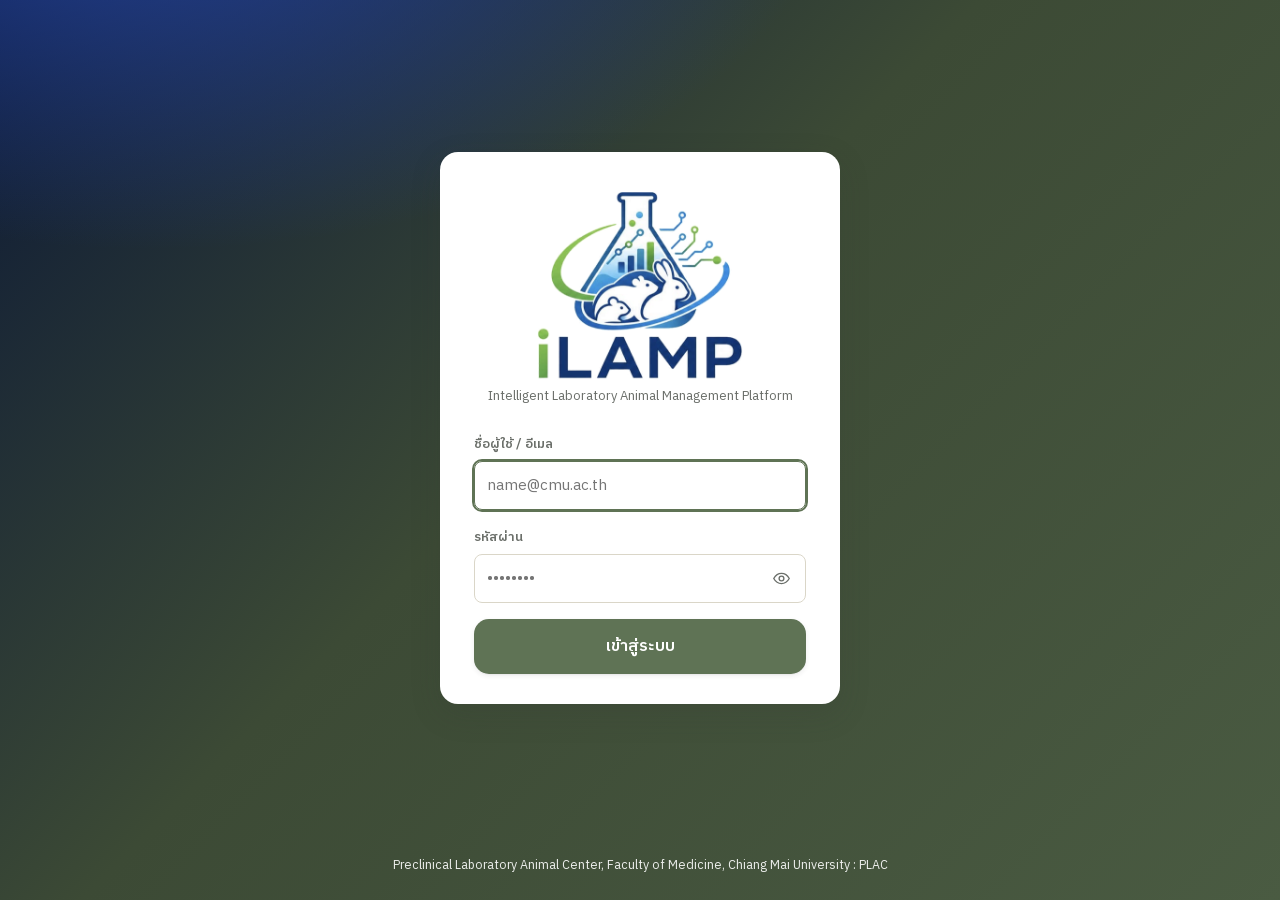
==== commit 7cf80a13: "App icon becomes the real one, cut from the brand sheet The launcher icon was still the sage mouse d" ====
--- a/index.html
+++ b/index.html
@@ -9,7 +9,7 @@
 
   <!-- PWA: ติดตั้งลงหน้าจอโฮมแล้วเปิดเต็มจอ ไม่มีแถบเบราว์เซอร์
        ไม่ล็อกแนวการหมุน — ผู้ใช้ถือแบบไหนก็ได้ แต่แนวนอนจะเห็นผังกรงได้มากกว่า -->
-  <link rel="manifest" href="manifest.webmanifest?v=192">
+  <link rel="manifest" href="manifest.webmanifest?v=193">
   <meta name="theme-color" content="#5F7355">
   <link rel="icon" href="icons/icon-192.png" sizes="192x192" type="image/png">
   <!-- iOS ไม่อ่านไอคอนจาก manifest -->
@@ -18,13 +18,13 @@
   <meta name="apple-mobile-web-app-status-bar-style" content="default">
   <meta name="apple-mobile-web-app-title" content="iLAMP">
   <!-- font is embedded (base64) — no external request, works offline -->
-  <link rel="stylesheet" href="css/fonts.css?v=192">
-  <link rel="stylesheet" href="css/styles.css?v=192">
+  <link rel="stylesheet" href="css/fonts.css?v=193">
+  <link rel="stylesheet" href="css/styles.css?v=193">
 </head>
 <body>
   <div id="root"></div>
-  <script src="js/data.js?v=192"></script>
-  <script src="js/app.js?v=192"></script>
+  <script src="js/data.js?v=193"></script>
+  <script src="js/app.js?v=193"></script>
   <script>
     // ลงทะเบียน service worker — ต้องเป็น https หรือ localhost เท่านั้น
     // ล้มเหลวก็ไม่เป็นไร แอปทำงานได้ตามปกติ แค่ไม่มีโหมดออฟไลน์
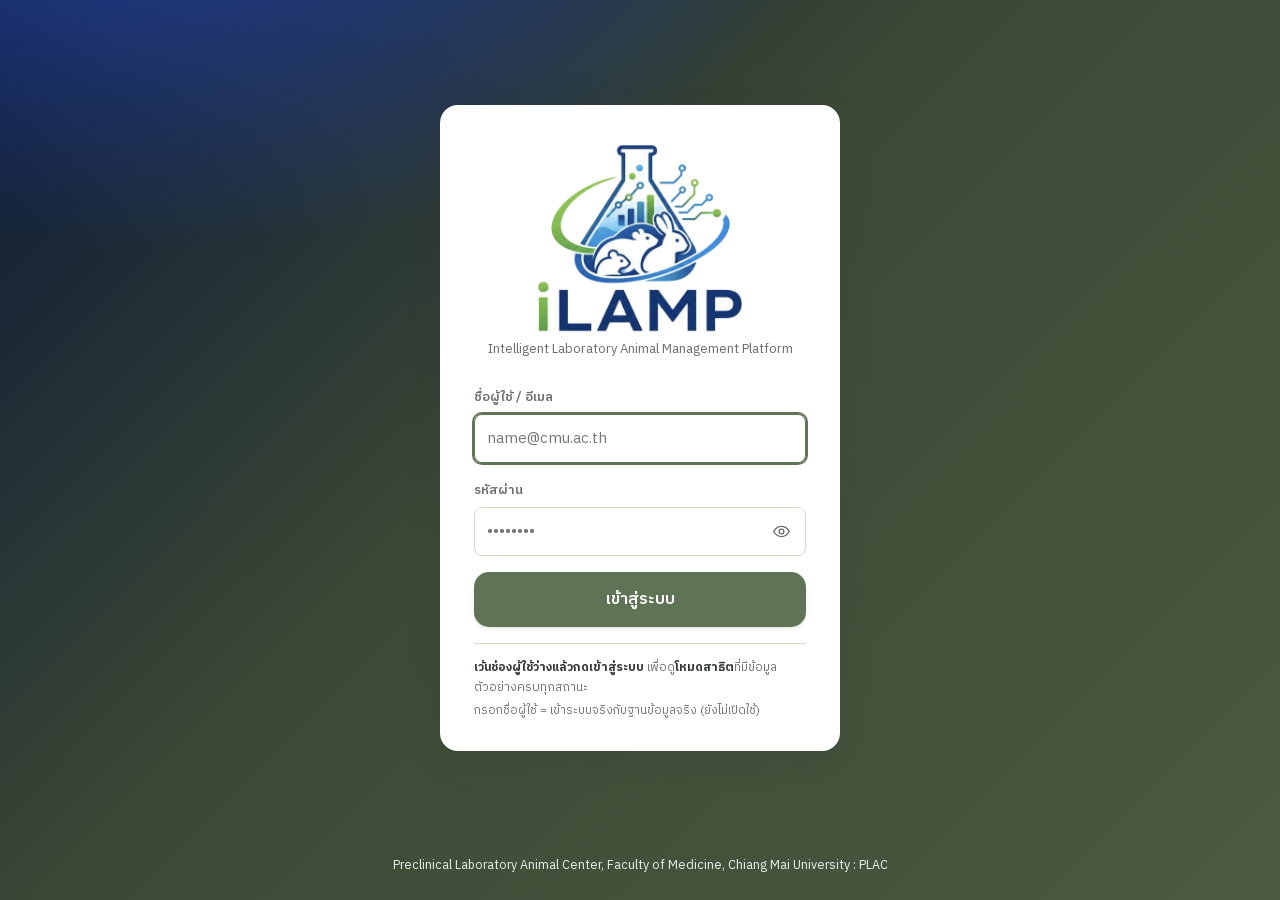
==== commit 3fe7b7b2: "Two ways in: blank for the demo, a username for the real thing Leaving the username empty now means " ====
--- a/index.html
+++ b/index.html
@@ -9,7 +9,7 @@
 
   <!-- PWA: ติดตั้งลงหน้าจอโฮมแล้วเปิดเต็มจอ ไม่มีแถบเบราว์เซอร์
        ไม่ล็อกแนวการหมุน — ผู้ใช้ถือแบบไหนก็ได้ แต่แนวนอนจะเห็นผังกรงได้มากกว่า -->
-  <link rel="manifest" href="manifest.webmanifest?v=193">
+  <link rel="manifest" href="manifest.webmanifest?v=198">
   <meta name="theme-color" content="#5F7355">
   <link rel="icon" href="icons/icon-192.png" sizes="192x192" type="image/png">
   <!-- iOS ไม่อ่านไอคอนจาก manifest -->
@@ -18,13 +18,13 @@
   <meta name="apple-mobile-web-app-status-bar-style" content="default">
   <meta name="apple-mobile-web-app-title" content="iLAMP">
   <!-- font is embedded (base64) — no external request, works offline -->
-  <link rel="stylesheet" href="css/fonts.css?v=193">
-  <link rel="stylesheet" href="css/styles.css?v=193">
+  <link rel="stylesheet" href="css/fonts.css?v=198">
+  <link rel="stylesheet" href="css/styles.css?v=198">
 </head>
 <body>
   <div id="root"></div>
-  <script src="js/data.js?v=193"></script>
-  <script src="js/app.js?v=193"></script>
+  <script src="js/data.js?v=198"></script>
+  <script src="js/app.js?v=198"></script>
   <script>
     // ลงทะเบียน service worker — ต้องเป็น https หรือ localhost เท่านั้น
     // ล้มเหลวก็ไม่เป็นไร แอปทำงานได้ตามปกติ แค่ไม่มีโหมดออฟไลน์
--- a/css/styles.css
+++ b/css/styles.css
@@ -85,12 +85,32 @@
 /* ============================================================
  * LOGIN
  * ============================================================ */
+/* พื้นหลังหน้าเข้าสู่ระบบ — แยกสีพื้นกับภาพไล่สีออกจากกัน
+   สีพื้นสำคัญเพราะ Safari เอาไปใช้ย้อมแถบสถานะด้านบน (ภาพไล่สีมันไม่อ่าน) */
+:root {
+  --login-bg-color: #0b1836;
+  --login-bg:
+    radial-gradient(1100px 620px at 12% -15%, #24429a 0%, transparent 62%),
+    linear-gradient(135deg, #0b1836 0%, #3C4A35 45%, #4A5B42 100%);
+}
 #view-login {
   min-height: 100vh; min-height: 100dvh;
   display: flex; flex-direction: column;
-  background:
-    radial-gradient(1100px 620px at 12% -15%, #24429a 0%, transparent 62%),
-    linear-gradient(135deg, #0b1836 0%, #3C4A35 45%, #4A5B42 100%);
+  background-color: var(--login-bg-color);
+  background-image: var(--login-bg);
+}
+/* พื้นที่ว่างรอบการ์ดต้องเป็นสีเดียวกับหน้า login ไม่ใช่พื้นครีมของแอป
+   โผล่ได้สองจังหวะ: ตอนซูมเข้า และตอนคีย์บอร์ดเด้ง (คีย์บอร์ดทำให้ 100dvh
+   หดลง #view-login เลยเตี้ยกว่าเอกสาร)
+
+   ต้องทาที่ <html> ไม่ใช่แค่ <body> — กฎ `html, body { background: var(--bg) }`
+   ด้านบนตั้งพื้นครีมไว้ที่ <html> ด้วย เมื่อ <html> มีพื้นของตัวเองแล้ว
+   เบราว์เซอร์จะไม่เอาพื้นของ body ไป propagate ให้ canvas อีก พื้นครีมของ
+   <html> จึงยังโผล่อยู่ — เห็นชัดที่สุดตรงแถบสถานะด้านบนของ iPhone */
+html.on-login, html.on-login body {
+  background-color: var(--login-bg-color);
+  background-image: var(--login-bg);
+  background-attachment: fixed;
 }
 .login-main { flex: 1; display: grid; place-items: center; width: 100%; padding: 32px 20px; }
 .login-card {
@@ -1377,6 +1397,18 @@
   .cage-mice .chg { font-size: 10px; }
 }
 
+/* iOS Safari ซูมหน้าจอเข้าเองเมื่อโฟกัสช่องกรอกที่ตัวอักษรเล็กกว่า 16px แล้ว
+   ไม่ซูมกลับให้ หน้าจอจึงค้างอยู่ในสภาพไม่เต็มจอจนกว่าผู้ใช้จะย่อเอง
+   บังคับ 16px บนอุปกรณ์สัมผัสจึงตัดต้นเหตุ
+
+   ทางลัดที่คนมักใช้คือใส่ maximum-scale=1 ใน viewport แต่นั่นคือการห้ามผู้ใช้
+   ซูมเองทั้งหน้า ซึ่งแลกไม่คุ้ม — คนสายตาไม่ดีต้องซูมอ่านตัวเลขน้ำหนักได้
+   !important เพราะกฎเฉพาะที่ตั้ง 13–15px ไว้กระจายอยู่หลายจุด */
+@media (hover: none) and (pointer: coarse) {
+  input:not([type="checkbox"]):not([type="radio"]):not([type="file"]),
+  select, textarea { font-size: 16px !important; }
+}
+
 /* comfortable tap targets on touch devices */
 @media (hover: none) and (pointer: coarse) {
   .btn { padding: 11px 16px; }
@@ -2615,3 +2647,20 @@
   .cage-mice .mw { font-size: 10.5px; }
 }
 
+
+/* ป้ายบอกว่ากำลังอยู่ในโหมดสาธิต — ต้องเห็นตลอดเวลา ไม่ใช่ซ่อนอยู่ในเมนู
+   เพราะสิ่งที่แย่ที่สุดคือมีคนอ่านตัวเลขจากข้อมูลตัวอย่างแล้วเข้าใจว่าเป็นของจริง */
+.demo-tag {
+  font-size: 10.5px; font-weight: 800; letter-spacing: .04em;
+  color: var(--amber); background: var(--amber-soft);
+  border: 1px solid #e7cf8f; border-radius: 999px;
+  padding: 2px 8px; white-space: nowrap; flex: none;
+}
+.login-demo-note {
+  margin: 16px 0 0; padding-top: 14px; border-top: 1px solid var(--border);
+  font-size: 12px; line-height: 1.7; color: var(--text-muted); text-align: left;
+}
+.login-demo-note b { color: var(--text); }
+.login-demo-note span { display: block; margin-top: 3px; font-size: 11.5px; }
+@media (max-width: 900px) and (orientation: portrait) { .demo-tag { display: none; } }
+@media (orientation: landscape) and (max-height: 500px) { .demo-tag { display: none; } }
